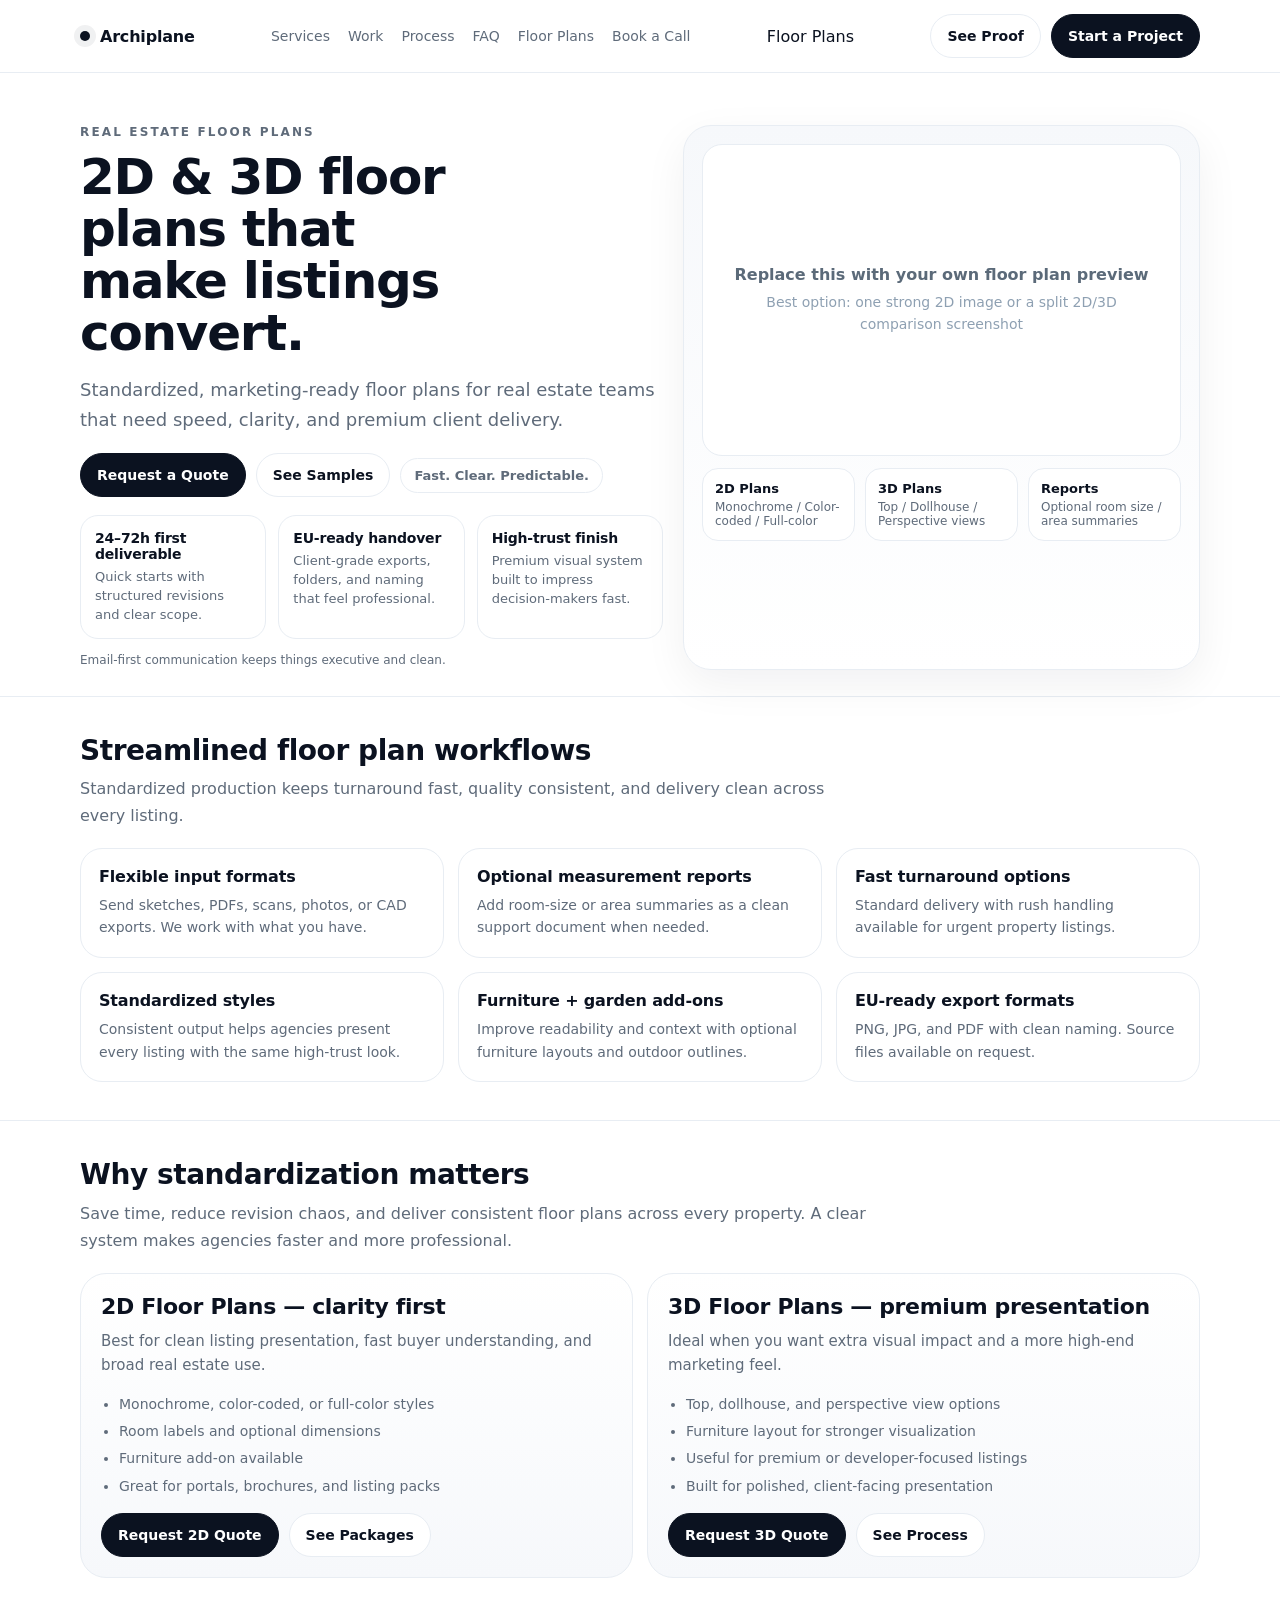
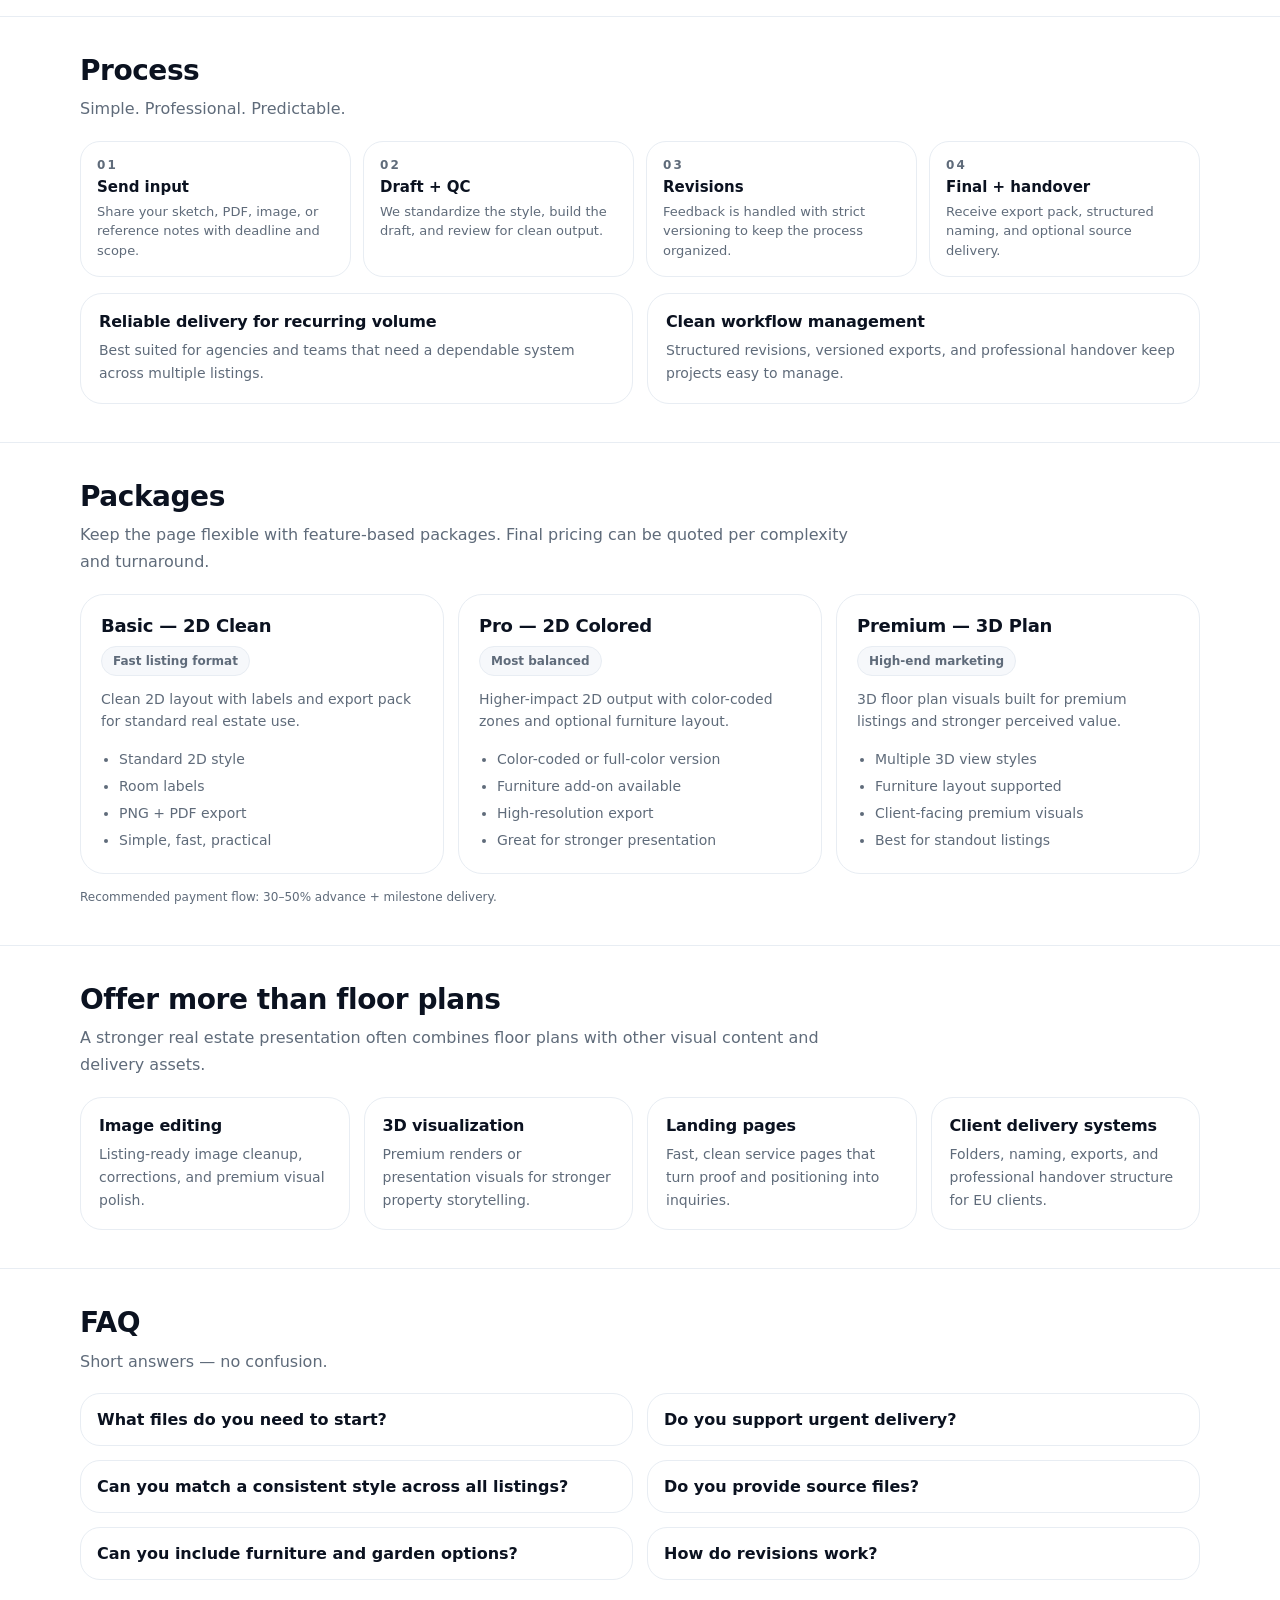
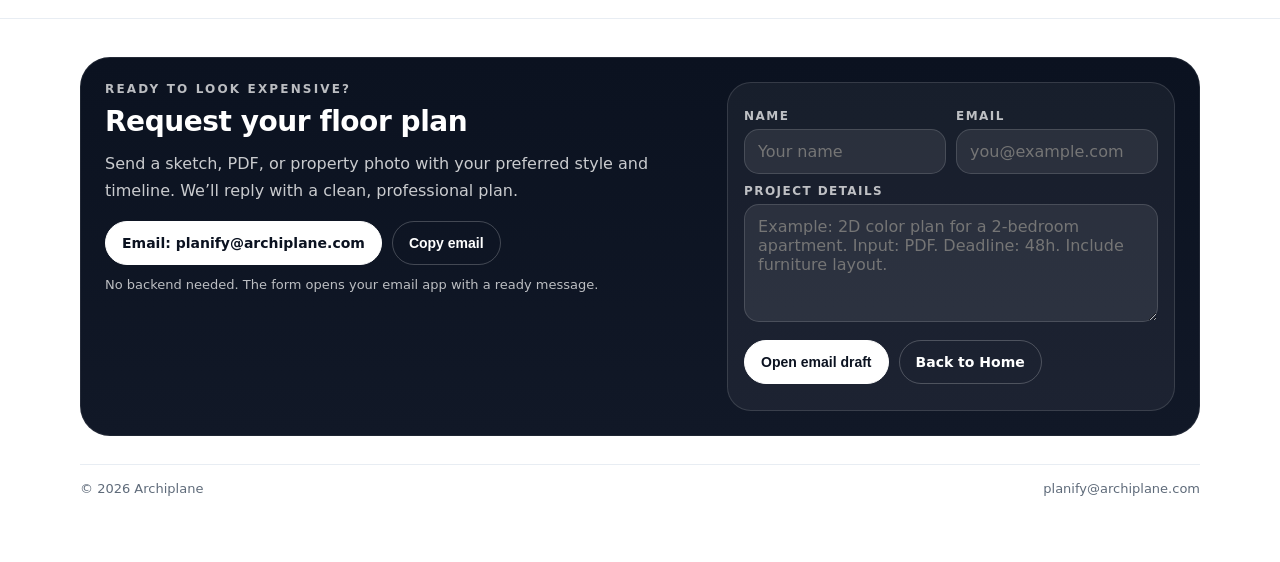
==== index.html @ fd3a7e7a "Commit changes" ====
<!doctype html>
<html lang="en">
<head>
  <meta charset="utf-8" />
  <meta name="viewport" content="width=device-width, initial-scale=1" />
  <title>Floor Plans (2D & 3D) | Archiplane</title>
  <meta name="description" content="Premium 2D & 3D floor plans for real estate listings. EU-ready exports, clean handover, predictable delivery." />
  <meta name="robots" content="index,follow" />
  <link rel="canonical" href="https://www.archiplane.com/floor-plans/" />

  <meta property="og:title" content="Floor Plans (2D & 3D) | Archiplane" />
  <meta property="og:description" content="Standardized, marketing-ready floor plans for real estate teams that need speed, clarity, and premium client delivery." />
  <meta property="og:type" content="website" />
  <meta property="og:url" content="https://www.archiplane.com/floor-plans/" />
  <meta property="og:site_name" content="Archiplane" />

  <style>
    :root{
      --bg:#ffffff;
      --ink:#0b1220;
      --muted:#5f6b7a;
      --line:#e8edf3;
      --soft:#f6f8fb;
      --soft2:#f1f5f9;
      --card:#ffffff;
      --dark:#0b1220;
      --dark2:#111827;
      --shadow:0 14px 44px rgba(10,18,32,.06);
      --radius:24px;
      --radius-sm:18px;
      --max:1160px;
    }

    *{box-sizing:border-box}
    html{scroll-behavior:smooth}
    body{
      margin:0;
      background:var(--bg);
      color:var(--ink);
      font-family:ui-sans-serif, system-ui, -apple-system, Segoe UI, Roboto, Helvetica, Arial, sans-serif;
      -webkit-font-smoothing:antialiased;
      text-rendering:optimizeLegibility;
    }
    img{max-width:100%;display:block}
    a{text-decoration:none;color:inherit}
    .wrap{max-width:var(--max);margin:0 auto;padding:0 20px}

    .topbar{
      position:sticky;top:0;z-index:50;
      background:rgba(255,255,255,.82);
      backdrop-filter:blur(12px);
      border-bottom:1px solid var(--line);
    }
    .nav{
      display:flex;align-items:center;justify-content:space-between;
      gap:16px;padding:14px 0;
    }
    .brand{
      display:flex;align-items:center;gap:10px;font-weight:700;letter-spacing:-.2px;
    }
    .brand-dot{
      width:10px;height:10px;border-radius:999px;background:var(--ink);
      box-shadow:0 0 0 6px rgba(11,18,32,.06);
    }
    .menu{
      display:flex;align-items:center;gap:18px;font-size:14px;color:var(--muted);
    }
    .menu a:hover{color:var(--ink)}
    .cta-inline{display:flex;gap:10px;align-items:center}

    .btn{
      display:inline-flex;align-items:center;justify-content:center;
      min-height:44px;padding:0 16px;border-radius:999px;
      border:1px solid var(--line);background:#fff;color:var(--ink);
      font-size:14px;font-weight:700;white-space:nowrap;
      transition:.18s ease;
    }
    .btn:hover{transform:translateY(-1px);border-color:#d5dde7}
    .btn.primary{background:var(--dark);color:#fff;border-color:var(--dark)}
    .btn.primary:hover{opacity:.95}
    .btn.light{background:#fff;color:var(--ink);border-color:#fff}
    .btn.ghost{background:transparent;color:#fff;border-color:rgba(255,255,255,.22)}

    .hero{padding:52px 0 26px}
    .hero-grid{
      display:grid;grid-template-columns:1.06fr .94fr;gap:20px;align-items:stretch;
    }
    .kicker{
      font-size:12px;font-weight:800;letter-spacing:.18em;text-transform:uppercase;color:var(--muted);
    }
    h1{
      margin:12px 0 0;font-size:50px;line-height:1.04;letter-spacing:-1.25px;
      max-width:11ch;
    }
    .lead{
      margin:16px 0 0;max-width:60ch;
      font-size:18px;line-height:1.68;color:var(--muted);
    }
    .hero-actions{
      margin-top:18px;display:flex;gap:10px;flex-wrap:wrap;align-items:center;
    }
    .pill{
      display:inline-flex;align-items:center;gap:8px;
      padding:9px 13px;border-radius:999px;border:1px solid var(--line);
      background:#fff;font-size:13px;color:var(--muted);font-weight:600;
    }

    .trust{
      display:grid;grid-template-columns:repeat(3,1fr);gap:12px;margin-top:18px;
    }
    .trust-card{
      background:#fff;border:1px solid var(--line);border-radius:18px;padding:14px 14px 13px;
    }
    .trust-card b{display:block;font-size:14px;letter-spacing:-.2px}
    .trust-card span{display:block;margin-top:6px;font-size:13px;line-height:1.45;color:var(--muted)}

    .panel{
      background:linear-gradient(180deg,var(--soft),#fff);
      border:1px solid var(--line);border-radius:28px;padding:18px;
      box-shadow:var(--shadow);
    }
    .mock{
      min-height:312px;
      border:1px solid var(--line);border-radius:20px;background:#fff;
      display:flex;flex-direction:column;align-items:center;justify-content:center;
      text-align:center;padding:22px;color:#8ea0b2;
    }
    .mock b{color:#5b6a79}
    .mini-grid{
      display:grid;grid-template-columns:repeat(3,1fr);gap:10px;margin-top:12px;
    }
    .mini{
      border:1px solid var(--line);border-radius:16px;background:#fff;padding:12px;
    }
    .mini b{display:block;font-size:13px}
    .mini span{display:block;margin-top:4px;font-size:12px;color:var(--muted)}

    section{padding:38px 0;border-top:1px solid var(--line)}
    h2{
      margin:0;font-size:28px;letter-spacing:-.45px;line-height:1.12;
    }
    .sub{
      margin:10px 0 0;max-width:78ch;color:var(--muted);line-height:1.68;font-size:16px;
    }

    .grid-3{
      display:grid;grid-template-columns:repeat(3,1fr);gap:14px;margin-top:18px;
    }
    .card{
      border:1px solid var(--line);border-radius:22px;background:var(--card);padding:18px;
    }
    .card h3{
      margin:0;font-size:16px;letter-spacing:-.15px;
    }
    .card p{
      margin:8px 0 0;font-size:14px;line-height:1.62;color:var(--muted);
    }

    .split{
      display:grid;grid-template-columns:1fr 1fr;gap:14px;margin-top:18px;
    }
    .bigcard{
      border:1px solid var(--line);border-radius:26px;
      background:linear-gradient(180deg,#fff,var(--soft));
      padding:20px;
    }
    .bigcard h3{
      margin:0;font-size:22px;letter-spacing:-.35px;
    }
    .bigcard p{
      margin:10px 0 0;color:var(--muted);line-height:1.65;font-size:15px;
    }
    .list{
      margin:14px 0 0;padding-left:18px;color:var(--muted);
      line-height:1.8;font-size:14px;
    }
    .list li + li{margin-top:2px}

    .steps{
      display:grid;grid-template-columns:repeat(4,1fr);gap:12px;margin-top:18px;
    }
    .step{
      border:1px solid var(--line);border-radius:20px;background:#fff;padding:16px;
    }
    .num{
      font-size:12px;font-weight:900;letter-spacing:.18em;color:var(--muted);
    }
    .step b{display:block;margin-top:6px;font-size:15px}
    .step span{display:block;margin-top:6px;font-size:13px;line-height:1.5;color:var(--muted)}

    .workflow{
      display:grid;grid-template-columns:1fr 1fr;gap:14px;margin-top:16px;
    }

    .packages{
      display:grid;grid-template-columns:repeat(3,1fr);gap:14px;margin-top:18px;
    }
    .pkg{
      border:1px solid var(--line);border-radius:24px;background:#fff;padding:20px;
    }
    .pkg h3{margin:0;font-size:18px;letter-spacing:-.25px}
    .pkg .tag{
      display:inline-block;margin-top:10px;padding:7px 11px;border-radius:999px;
      background:var(--soft);border:1px solid var(--line);font-size:12px;font-weight:700;color:var(--muted);
    }
    .pkg p{margin:12px 0 0;color:var(--muted);font-size:14px;line-height:1.6}

    .services-grid{
      display:grid;grid-template-columns:repeat(4,1fr);gap:14px;margin-top:18px;
    }

    .faq{
      display:grid;grid-template-columns:1fr 1fr;gap:14px;margin-top:18px;
    }
    details{
      border:1px solid var(--line);border-radius:20px;background:#fff;padding:16px 16px;
    }
    summary{
      cursor:pointer;font-weight:700;list-style:none;
    }
    summary::-webkit-details-marker{display:none}
    details p{
      margin:10px 0 0;color:var(--muted);font-size:14px;line-height:1.65;
    }

    .cta-block{
      display:grid;grid-template-columns:1.15fr .85fr;gap:16px;
      background:linear-gradient(180deg,var(--dark),var(--dark2));
      color:#fff;border-radius:30px;padding:24px;border:1px solid rgba(255,255,255,.08);
    }
    .cta-block .muted{
      color:rgba(255,255,255,.78);line-height:1.72;
    }

    .form{
      border:1px solid rgba(255,255,255,.13);
      background:rgba(255,255,255,.05);
      border-radius:24px;padding:16px;
    }
    label{
      display:block;margin-top:10px;
      font-size:12px;font-weight:800;letter-spacing:.12em;text-transform:uppercase;
      color:rgba(255,255,255,.72);
    }
    input, textarea{
      width:100%;margin-top:6px;padding:12px 13px;
      border-radius:15px;border:1px solid rgba(255,255,255,.14);
      background:rgba(255,255,255,.08);color:#fff;outline:none;
      font:inherit;
    }
    textarea{min-height:118px;resize:vertical}
    .row{display:grid;grid-template-columns:1fr 1fr;gap:10px}
    .form-actions{display:flex;gap:10px;flex-wrap:wrap;margin-top:14px}
    .note{
      margin-top:10px;font-size:13px;line-height:1.55;color:rgba(255,255,255,.72);
    }

    footer{
      padding:28px 0;color:var(--muted);font-size:13px;
    }
    .foot{
      display:flex;justify-content:space-between;gap:12px;flex-wrap:wrap;
      border-top:1px solid var(--line);padding-top:16px;
    }

    .tiny{font-size:12px;color:var(--muted);line-height:1.55}
    .hide-mobile{display:block}

    @media (max-width: 980px){
      .hero-grid,.split,.workflow,.cta-block{grid-template-columns:1fr}
      .grid-3,.packages,.faq,.services-grid{grid-template-columns:1fr}
      .steps{grid-template-columns:1fr 1fr}
      .trust{grid-template-columns:1fr}
      h1{font-size:42px;max-width:none}
      .menu{display:none}
    }

    @media (max-width: 560px){
      .wrap{padding:0 16px}
      .hero{padding-top:36px}
      h1{font-size:35px;letter-spacing:-.8px}
      .lead{font-size:16px}
      .mini-grid,.row,.steps{grid-template-columns:1fr}
      .cta-inline{display:none}
      .hide-mobile{display:none}
    }
  </style>
</head>

<body>
  <header class="topbar">
    <div class="wrap">
      <div class="nav">
        <a class="brand" href="/">
          <span class="brand-dot" aria-hidden="true"></span>
          <span>Archiplane</span>
        </a>

        <nav class="menu" aria-label="Primary navigation">
          <a href="/#services">Services</a>
          <a href="/#work">Work</a>
          <a href="/#process">Process</a>
          <a href="/#faq">FAQ</a>
          <a href="/floor-plans/" aria-current="page">Floor Plans</a>
          <a href="/#contact">Book a Call</a>
        </nav>
        <a href="/floor-plans/">Floor Plans</a>

        <div class="cta-inline">
          <a class="btn" href="/#work">See Proof</a>
          <a class="btn primary" href="#contact">Start a Project</a>
        </div>
      </div>
    </div>
  </header>

  <main>
    <!-- HERO -->
    <section class="hero" style="border-top:none">
      <div class="wrap">
        <div class="hero-grid">
          <div>
            <div class="kicker">Real Estate Floor Plans</div>
            <h1>2D &amp; 3D floor plans that make listings convert.</h1>
            <p class="lead">
              Standardized, marketing-ready floor plans for real estate teams that need speed,
              clarity, and premium client delivery.
            </p>

            <div class="hero-actions">
              <a class="btn primary" href="#contact">Request a Quote</a>
              <a class="btn" href="#samples">See Samples</a>
              <span class="pill hide-mobile">Fast. Clear. Predictable.</span>
            </div>

            <div class="trust">
              <div class="trust-card">
                <b>24–72h first deliverable</b>
                <span>Quick starts with structured revisions and clear scope.</span>
              </div>
              <div class="trust-card">
                <b>EU-ready handover</b>
                <span>Client-grade exports, folders, and naming that feel professional.</span>
              </div>
              <div class="trust-card">
                <b>High-trust finish</b>
                <span>Premium visual system built to impress decision-makers fast.</span>
              </div>
            </div>

            <div class="tiny" style="margin-top:12px;">
              Email-first communication keeps things executive and clean.
            </div>
          </div>

          <div class="panel" id="samples">
            <div class="mock">
              <b>Replace this with your own floor plan preview</b>
              <div style="margin-top:8px;font-size:14px;line-height:1.55;">
                Best option: one strong 2D image or a split 2D/3D comparison screenshot
              </div>
            </div>

            <div class="mini-grid">
              <div class="mini">
                <b>2D Plans</b>
                <span>Monochrome / Color-coded / Full-color</span>
              </div>
              <div class="mini">
                <b>3D Plans</b>
                <span>Top / Dollhouse / Perspective views</span>
              </div>
              <div class="mini">
                <b>Reports</b>
                <span>Optional room size / area summaries</span>
              </div>
            </div>
          </div>
        </div>
      </div>
    </section>

    <!-- FEATURE GRID -->
    <section>
      <div class="wrap">
        <h2>Streamlined floor plan workflows</h2>
        <p class="sub">
          Standardized production keeps turnaround fast, quality consistent, and delivery clean
          across every listing.
        </p>

        <div class="grid-3">
          <div class="card">
            <h3>Flexible input formats</h3>
            <p>Send sketches, PDFs, scans, photos, or CAD exports. We work with what you have.</p>
          </div>
          <div class="card">
            <h3>Optional measurement reports</h3>
            <p>Add room-size or area summaries as a clean support document when needed.</p>
          </div>
          <div class="card">
            <h3>Fast turnaround options</h3>
            <p>Standard delivery with rush handling available for urgent property listings.</p>
          </div>
          <div class="card">
            <h3>Standardized styles</h3>
            <p>Consistent output helps agencies present every listing with the same high-trust look.</p>
          </div>
          <div class="card">
            <h3>Furniture + garden add-ons</h3>
            <p>Improve readability and context with optional furniture layouts and outdoor outlines.</p>
          </div>
          <div class="card">
            <h3>EU-ready export formats</h3>
            <p>PNG, JPG, and PDF with clean naming. Source files available on request.</p>
          </div>
        </div>
      </div>
    </section>

    <!-- STANDARDIZATION -->
    <section>
      <div class="wrap">
        <h2>Why standardization matters</h2>
        <p class="sub">
          Save time, reduce revision chaos, and deliver consistent floor plans across every property.
          A clear system makes agencies faster and more professional.
        </p>

        <div class="split">
          <div class="bigcard">
            <h3>2D Floor Plans — clarity first</h3>
            <p>
              Best for clean listing presentation, fast buyer understanding, and broad real estate use.
            </p>
            <ul class="list">
              <li>Monochrome, color-coded, or full-color styles</li>
              <li>Room labels and optional dimensions</li>
              <li>Furniture add-on available</li>
              <li>Great for portals, brochures, and listing packs</li>
            </ul>
            <div style="margin-top:14px;display:flex;gap:10px;flex-wrap:wrap;">
              <a class="btn primary" href="#contact">Request 2D Quote</a>
              <a class="btn" href="#packages">See Packages</a>
            </div>
          </div>

          <div class="bigcard">
            <h3>3D Floor Plans — premium presentation</h3>
            <p>
              Ideal when you want extra visual impact and a more high-end marketing feel.
            </p>
            <ul class="list">
              <li>Top, dollhouse, and perspective view options</li>
              <li>Furniture layout for stronger visualization</li>
              <li>Useful for premium or developer-focused listings</li>
              <li>Built for polished, client-facing presentation</li>
            </ul>
            <div style="margin-top:14px;display:flex;gap:10px;flex-wrap:wrap;">
              <a class="btn primary" href="#contact">Request 3D Quote</a>
              <a class="btn" href="#process-flow">See Process</a>
            </div>
          </div>
        </div>
      </div>
    </section>

    <!-- PROCESS -->
    <section id="process-flow">
      <div class="wrap">
        <h2>Process</h2>
        <p class="sub">Simple. Professional. Predictable.</p>

        <div class="steps">
          <div class="step">
            <div class="num">01</div>
            <b>Send input</b>
            <span>Share your sketch, PDF, image, or reference notes with deadline and scope.</span>
          </div>
          <div class="step">
            <div class="num">02</div>
            <b>Draft + QC</b>
            <span>We standardize the style, build the draft, and review for clean output.</span>
          </div>
          <div class="step">
            <div class="num">03</div>
            <b>Revisions</b>
            <span>Feedback is handled with strict versioning to keep the process organized.</span>
          </div>
          <div class="step">
            <div class="num">04</div>
            <b>Final + handover</b>
            <span>Receive export pack, structured naming, and optional source delivery.</span>
          </div>
        </div>

        <div class="workflow">
          <div class="card">
            <h3>Reliable delivery for recurring volume</h3>
            <p>
              Best suited for agencies and teams that need a dependable system across multiple listings.
            </p>
          </div>
          <div class="card">
            <h3>Clean workflow management</h3>
            <p>
              Structured revisions, versioned exports, and professional handover keep projects easy to manage.
            </p>
          </div>
        </div>
      </div>
    </section>

    <!-- PACKAGES -->
    <section id="packages">
      <div class="wrap">
        <h2>Packages</h2>
        <p class="sub">
          Keep the page flexible with feature-based packages. Final pricing can be quoted per complexity and turnaround.
        </p>

        <div class="packages">
          <div class="pkg">
            <h3>Basic — 2D Clean</h3>
            <span class="tag">Fast listing format</span>
            <p>Clean 2D layout with labels and export pack for standard real estate use.</p>
            <ul class="list">
              <li>Standard 2D style</li>
              <li>Room labels</li>
              <li>PNG + PDF export</li>
              <li>Simple, fast, practical</li>
            </ul>
          </div>

          <div class="pkg">
            <h3>Pro — 2D Colored</h3>
            <span class="tag">Most balanced</span>
            <p>Higher-impact 2D output with color-coded zones and optional furniture layout.</p>
            <ul class="list">
              <li>Color-coded or full-color version</li>
              <li>Furniture add-on available</li>
              <li>High-resolution export</li>
              <li>Great for stronger presentation</li>
            </ul>
          </div>

          <div class="pkg">
            <h3>Premium — 3D Plan</h3>
            <span class="tag">High-end marketing</span>
            <p>3D floor plan visuals built for premium listings and stronger perceived value.</p>
            <ul class="list">
              <li>Multiple 3D view styles</li>
              <li>Furniture layout supported</li>
              <li>Client-facing premium visuals</li>
              <li>Best for standout listings</li>
            </ul>
          </div>
        </div>

        <div class="tiny" style="margin-top:14px;">
          Recommended payment flow: 30–50% advance + milestone delivery.
        </div>
      </div>
    </section>

    <!-- RELATED SERVICES -->
    <section>
      <div class="wrap">
        <h2>Offer more than floor plans</h2>
        <p class="sub">
          A stronger real estate presentation often combines floor plans with other visual content and delivery assets.
        </p>

        <div class="services-grid">
          <div class="card">
            <h3>Image editing</h3>
            <p>Listing-ready image cleanup, corrections, and premium visual polish.</p>
          </div>
          <div class="card">
            <h3>3D visualization</h3>
            <p>Premium renders or presentation visuals for stronger property storytelling.</p>
          </div>
          <div class="card">
            <h3>Landing pages</h3>
            <p>Fast, clean service pages that turn proof and positioning into inquiries.</p>
          </div>
          <div class="card">
            <h3>Client delivery systems</h3>
            <p>Folders, naming, exports, and professional handover structure for EU clients.</p>
          </div>
        </div>
      </div>
    </section>

    <!-- FAQ -->
    <section>
      <div class="wrap">
        <h2>FAQ</h2>
        <p class="sub">Short answers — no confusion.</p>

        <div class="faq">
          <details>
            <summary>What files do you need to start?</summary>
            <p>A sketch, photo, PDF, scan, or CAD export is enough. Add notes for style, deadline, and any special requirements.</p>
          </details>

          <details>
            <summary>Do you support urgent delivery?</summary>
            <p>Yes. Share the deadline first, and we’ll confirm whether rush delivery fits the project scope.</p>
          </details>

          <details>
            <summary>Can you match a consistent style across all listings?</summary>
            <p>Yes. Standardization is one of the main advantages — especially for agencies or recurring clients.</p>
          </details>

          <details>
            <summary>Do you provide source files?</summary>
            <p>Standard delivery is client-ready export. Source files can be included when requested in advance.</p>
          </details>

          <details>
            <summary>Can you include furniture and garden options?</summary>
            <p>Yes. These can be added when needed to improve readability and overall presentation.</p>
          </details>

          <details>
            <summary>How do revisions work?</summary>
            <p>We keep revisions organized with clear versioning, so feedback stays easy to track and final delivery stays clean.</p>
          </details>
        </div>
      </div>
    </section>

    <!-- CTA -->
    <section id="contact">
      <div class="wrap">
        <div class="cta-block">
          <div>
            <div class="kicker" style="color:rgba(255,255,255,.72)">Ready to look expensive?</div>
            <h2 style="margin-top:10px;color:#fff;">Request your floor plan</h2>
            <p class="muted" style="margin-top:12px;">
              Send a sketch, PDF, or property photo with your preferred style and timeline.
              We’ll reply with a clean, professional plan.
            </p>

            <div style="margin-top:14px;display:flex;gap:10px;flex-wrap:wrap;">
              <a class="btn light" href="mailto:planify@archiplane.com">Email: planify@archiplane.com</a>
              <button class="btn ghost" id="copyEmailBtn" type="button">Copy email</button>
            </div>

            <div class="note">
              No backend needed. The form opens your email app with a ready message.
            </div>
          </div>

          <div class="form">
            <form id="mailForm">
              <div class="row">
                <div>
                  <label for="name">Name</label>
                  <input id="name" name="name" type="text" placeholder="Your name" autocomplete="name" />
                </div>
                <div>
                  <label for="email">Email</label>
                  <input id="email" name="email" type="email" placeholder="you@example.com" autocomplete="email" />
                </div>
              </div>

              <label for="details">Project details</label>
              <textarea id="details" name="details" placeholder="Example: 2D color plan for a 2-bedroom apartment. Input: PDF. Deadline: 48h. Include furniture layout."></textarea>

              <div class="form-actions">
                <button class="btn light" type="submit">Open email draft</button>
                <a class="btn ghost" href="/">Back to Home</a>
              </div>

              <div class="note" id="status" aria-live="polite"></div>
            </form>
          </div>
        </div>

        <footer>
          <div class="foot">
            <div>© <span id="year"></span> Archiplane</div>
            <div><a href="mailto:planify@archiplane.com">planify@archiplane.com</a></div>
          </div>
        </footer>
      </div>
    </section>
  </main>

  <script>
    document.getElementById("year").textContent = new Date().getFullYear();

    const emailAddr = "planify@archiplane.com";
    const copyBtn = document.getElementById("copyEmailBtn");
    const status = document.getElementById("status");

    copyBtn.addEventListener("click", async () => {
      try {
        await navigator.clipboard.writeText(emailAddr);
        copyBtn.textContent = "Copied ✓";
        status.textContent = "Email copied.";
        setTimeout(() => {
          copyBtn.textContent = "Copy email";
          status.textContent = "";
        }, 1600);
      } catch (e) {
        status.textContent = "Copy failed. Use: " + emailAddr;
      }
    });

    const form = document.getElementById("mailForm");
    form.addEventListener("submit", (e) => {
      e.preventDefault();

      const name = (document.getElementById("name").value || "").trim();
      const email = (document.getElementById("email").value || "").trim();
      const details = (document.getElementById("details").value || "").trim();

      const subject = "Floor Plan Request (2D/3D) — Archiplane";
      const body = [
        "Hello Archiplane,",
        "",
        "I would like a quote for a floor plan project.",
        "",
        "Name: " + (name || "—"),
        "Email: " + (email || "—"),
        "",
        "Project details:",
        (details || "—"),
        "",
        "Thank you."
      ].join("\\n");

      const mailto = "mailto:" + encodeURIComponent(emailAddr)
        + "?subject=" + encodeURIComponent(subject)
        + "&body=" + encodeURIComponent(body);

      status.textContent = "Opening your email draft…";
      window.location.href = mailto;

      setTimeout(() => { status.textContent = ""; }, 2200);
    });
  </script>
</body>
</html>
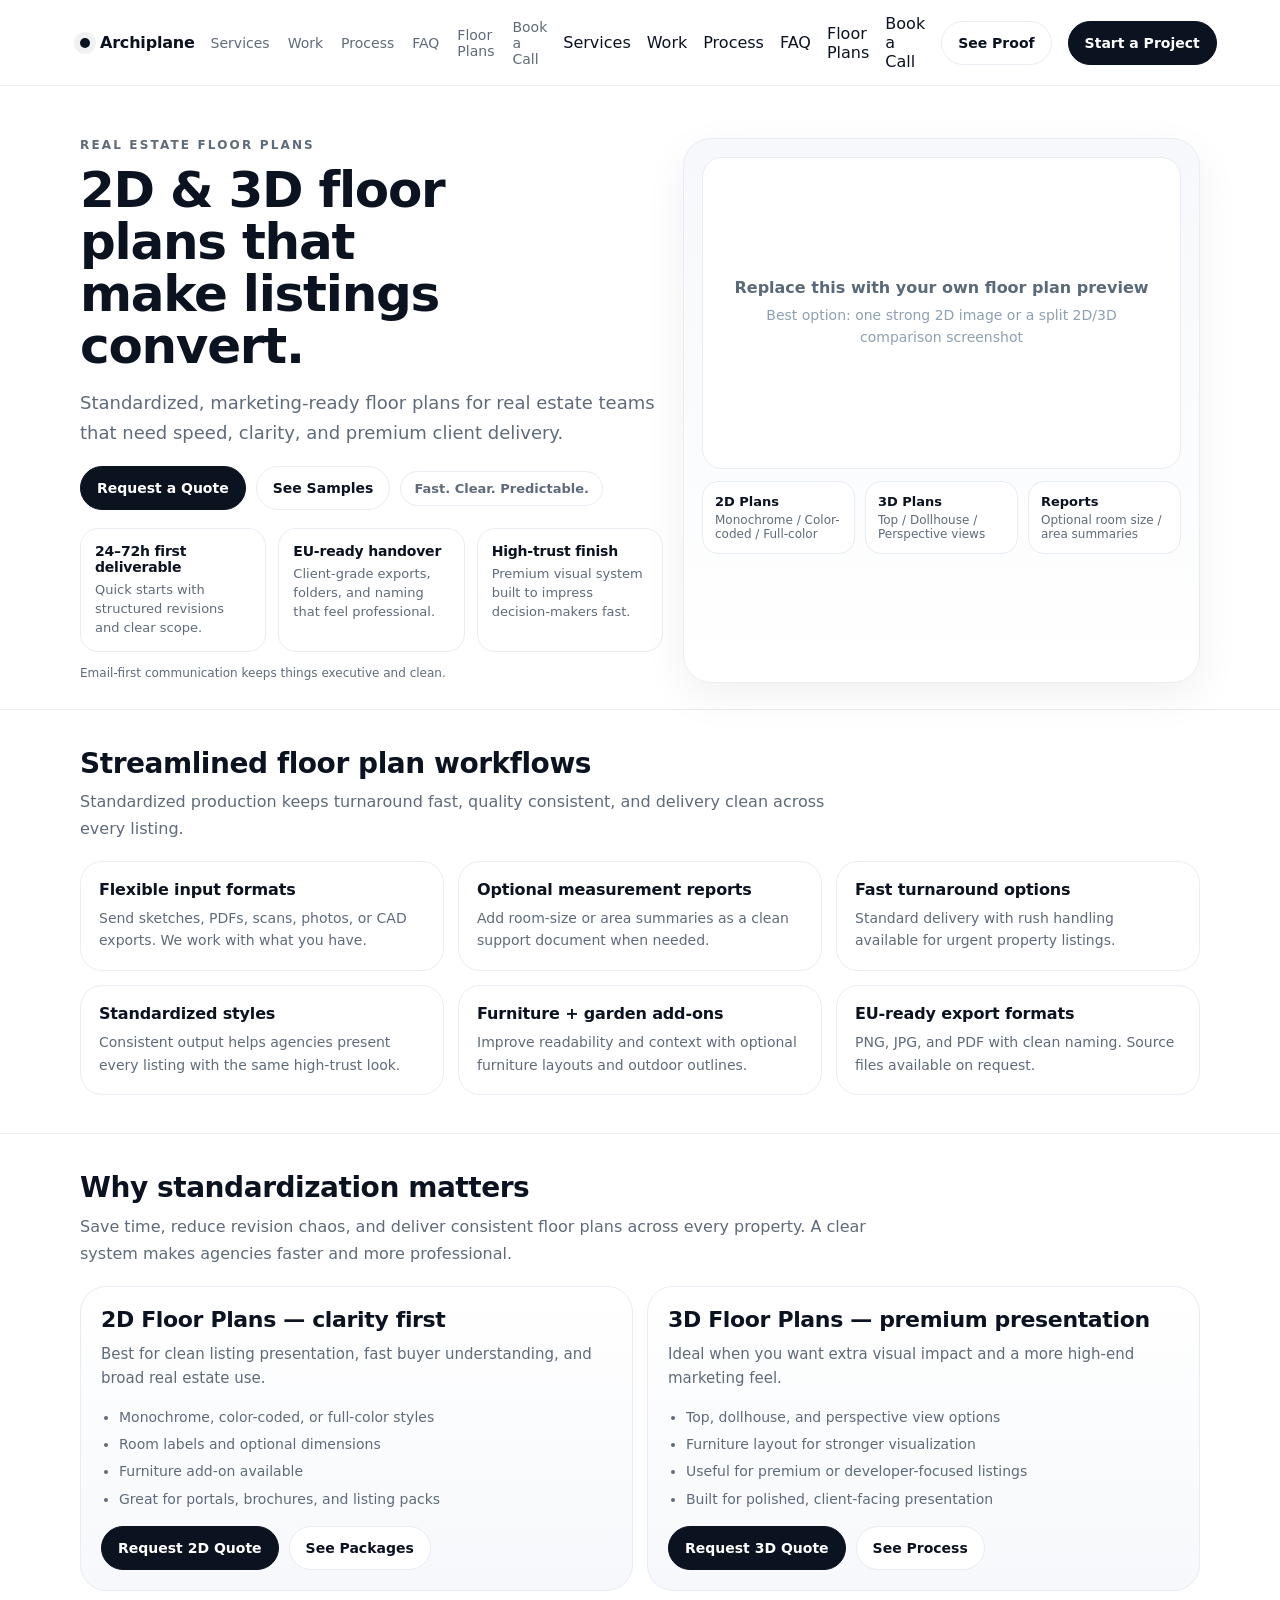
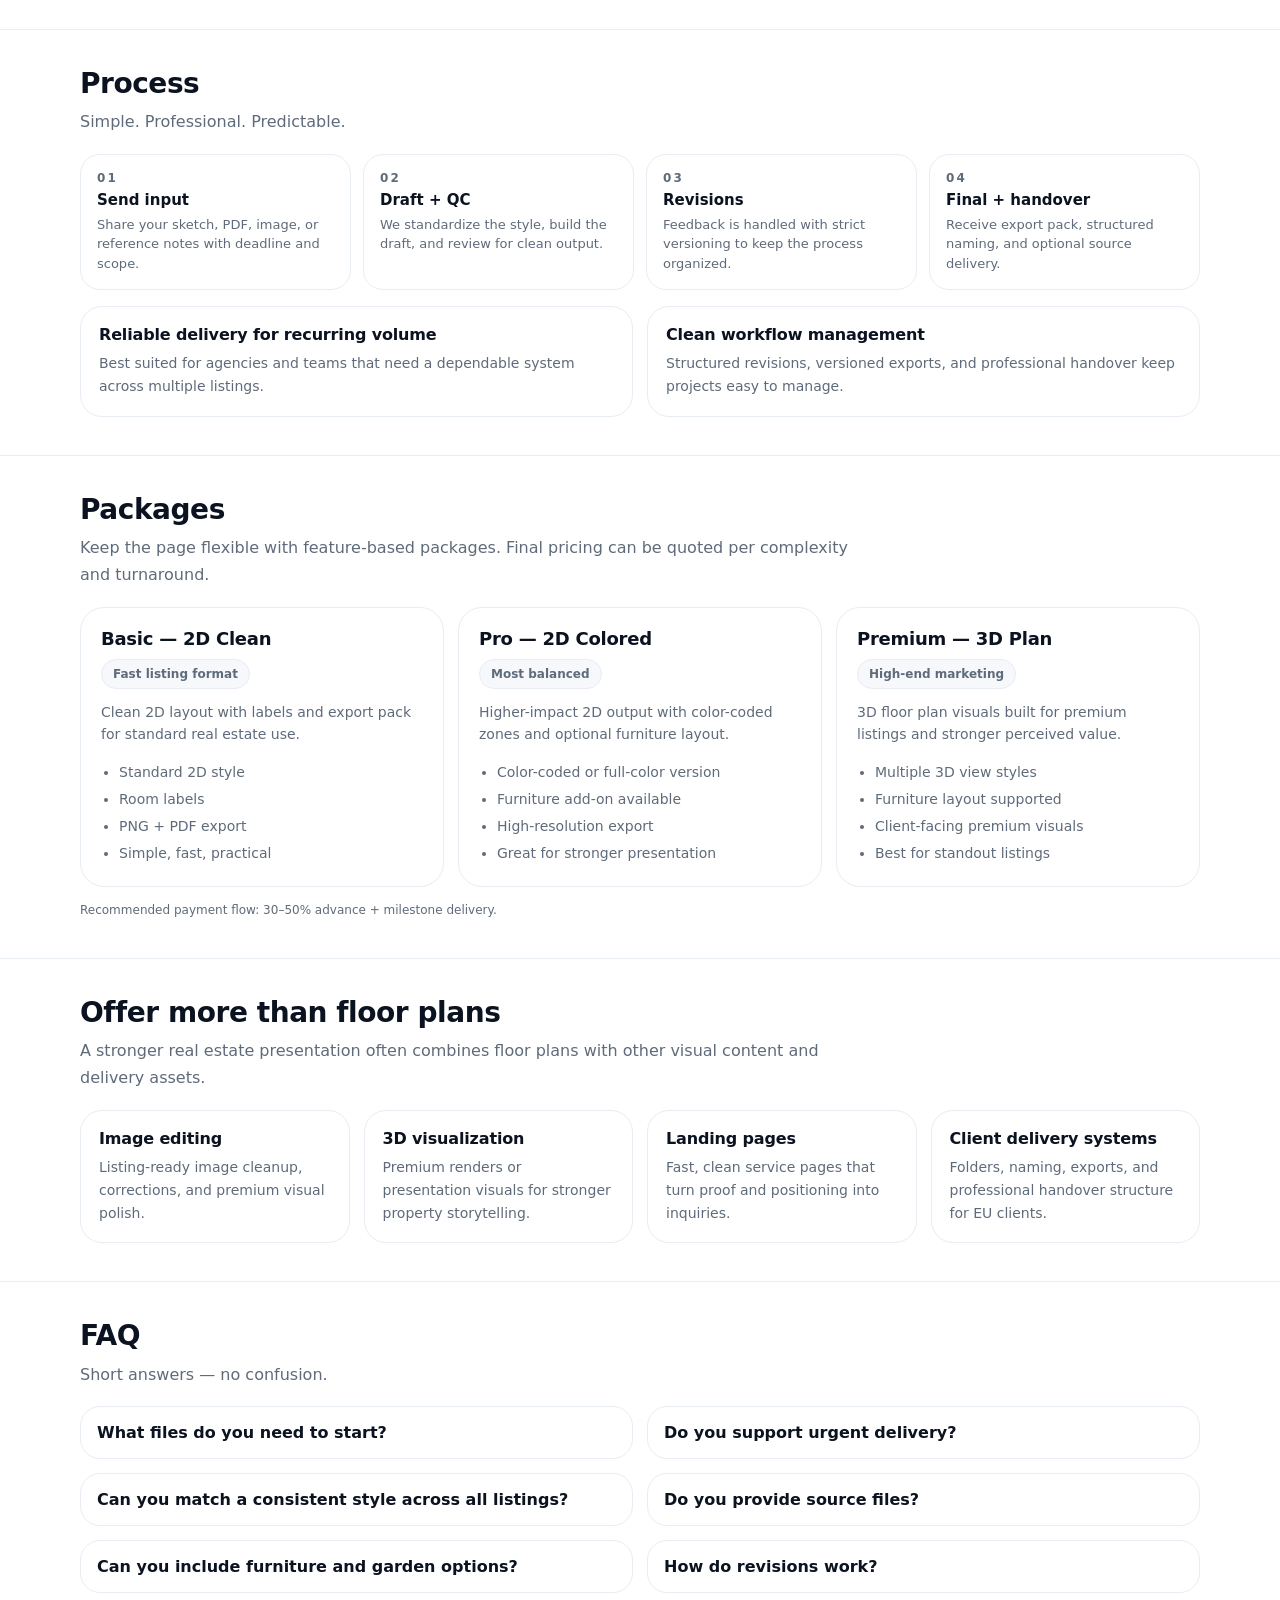
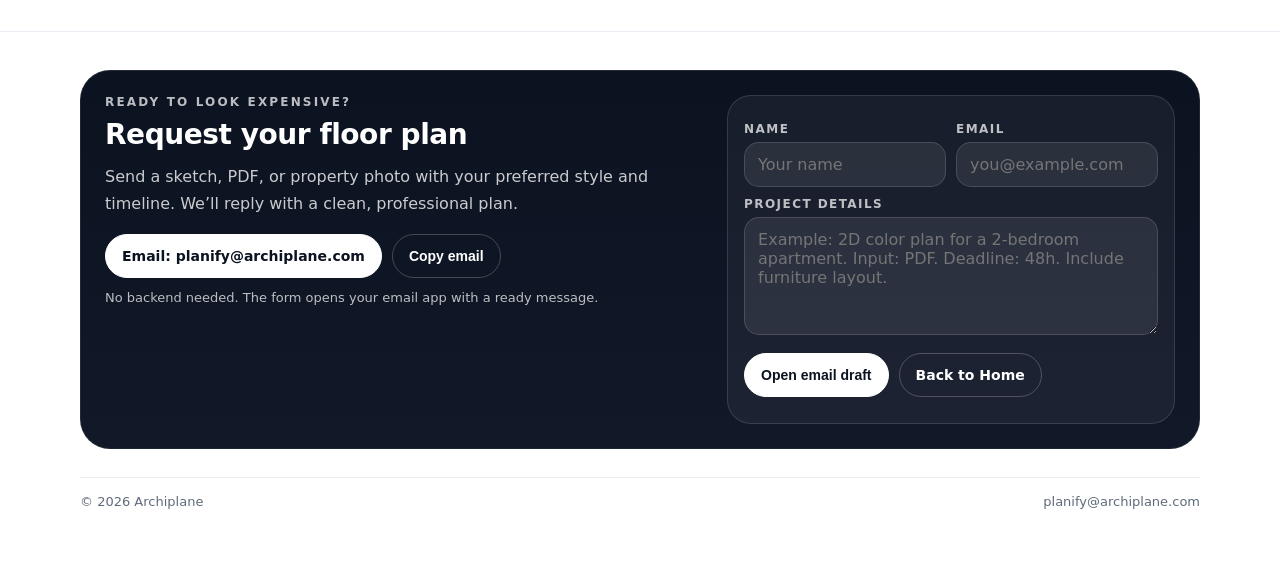
==== commit 6d5ede92: "Commit" ====
--- a/index.html
+++ b/index.html
@@ -296,7 +296,13 @@
           <span>Archiplane</span>
         </a>
 
-        <nav class="menu" aria-label="Primary navigation">
+        <nav class="menu" aria-label="Primary navigation"><a href="#services">Services</a>
+<a href="#work">Work</a>
+<a href="#process">Process</a>
+<a href="#faq">FAQ</a>
+<a href="/floor-plans/">Floor Plans</a>
+<a href="#contact">Book a Call</a>
+</nav>
           <a href="/#services">Services</a>
           <a href="/#work">Work</a>
           <a href="/#process">Process</a>
@@ -304,9 +310,7 @@
           <a href="/floor-plans/" aria-current="page">Floor Plans</a>
           <a href="/#contact">Book a Call</a>
         </nav>
-        <a href="/floor-plans/">Floor Plans</a>
-
-        <div class="cta-inline">
+        
           <a class="btn" href="/#work">See Proof</a>
           <a class="btn primary" href="#contact">Start a Project</a>
         </div>
@@ -747,3 +751,5 @@
 </body>
 </html>
 
+
+
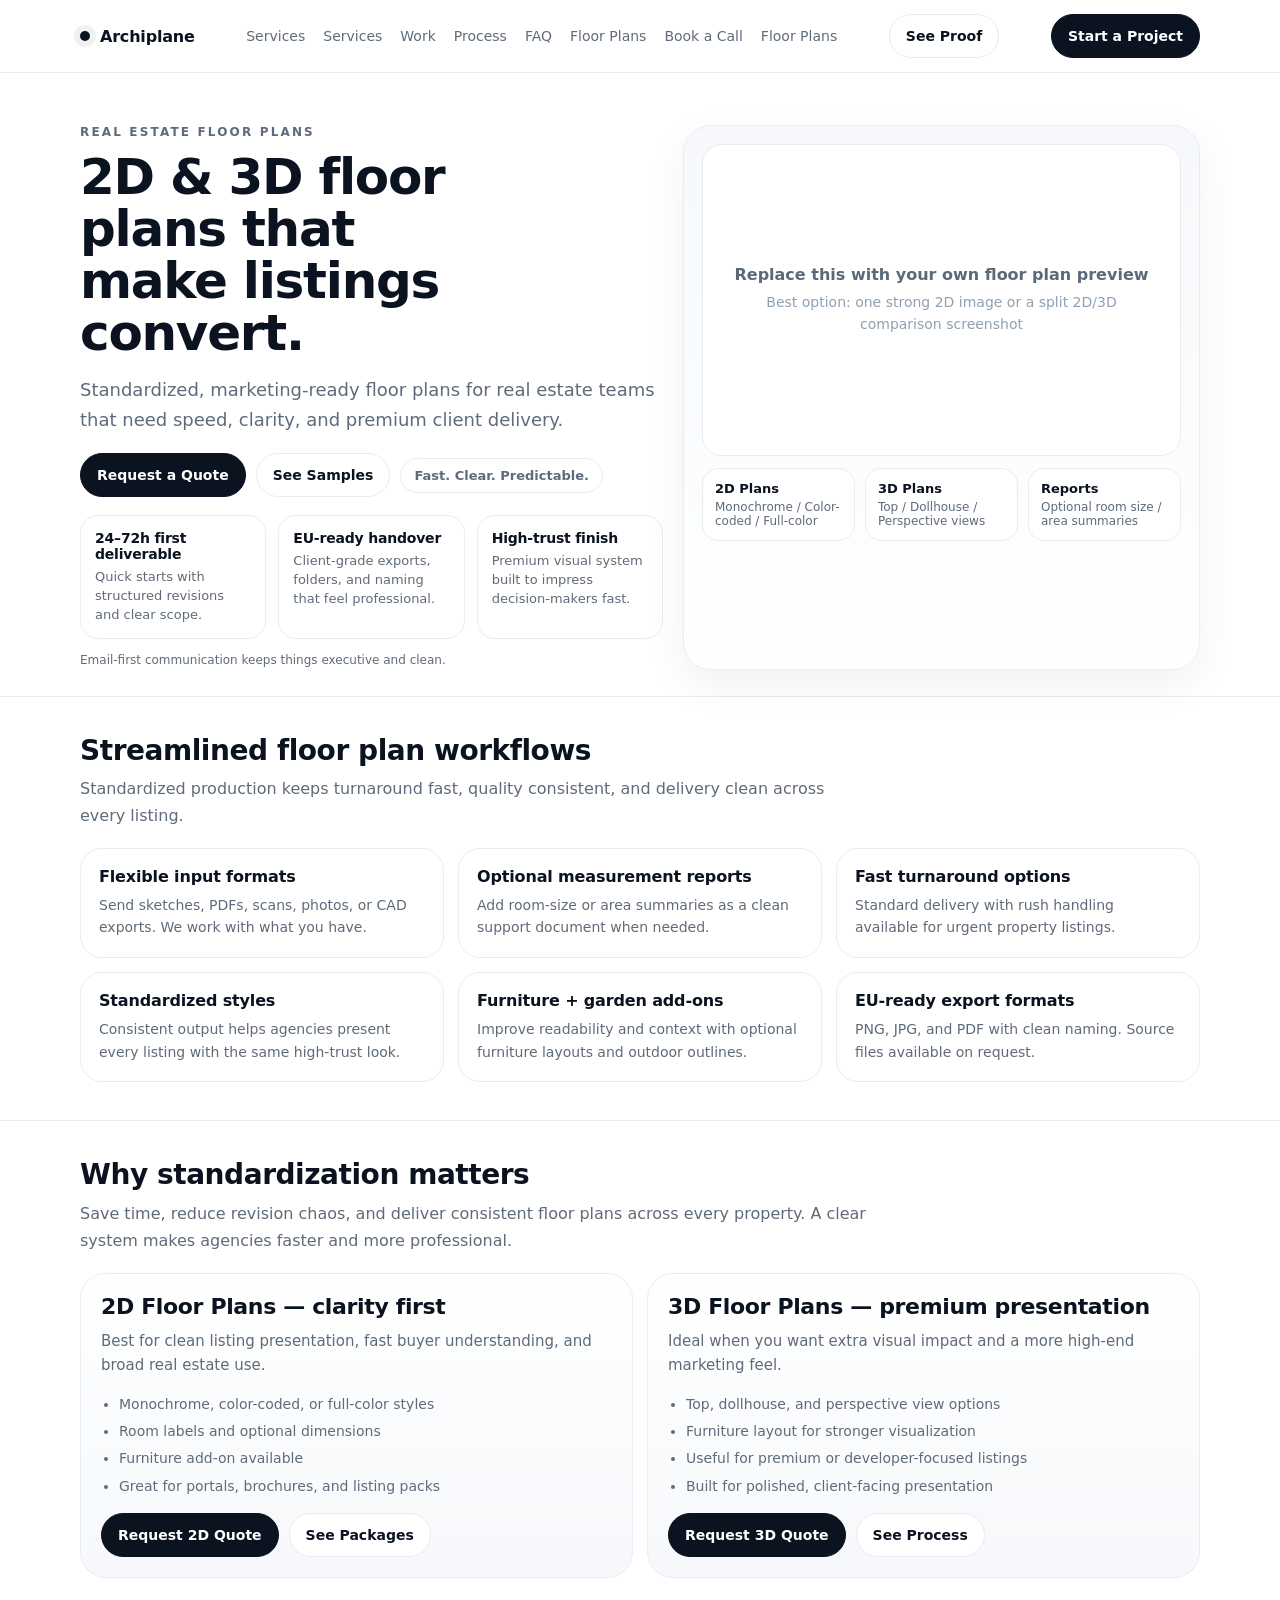
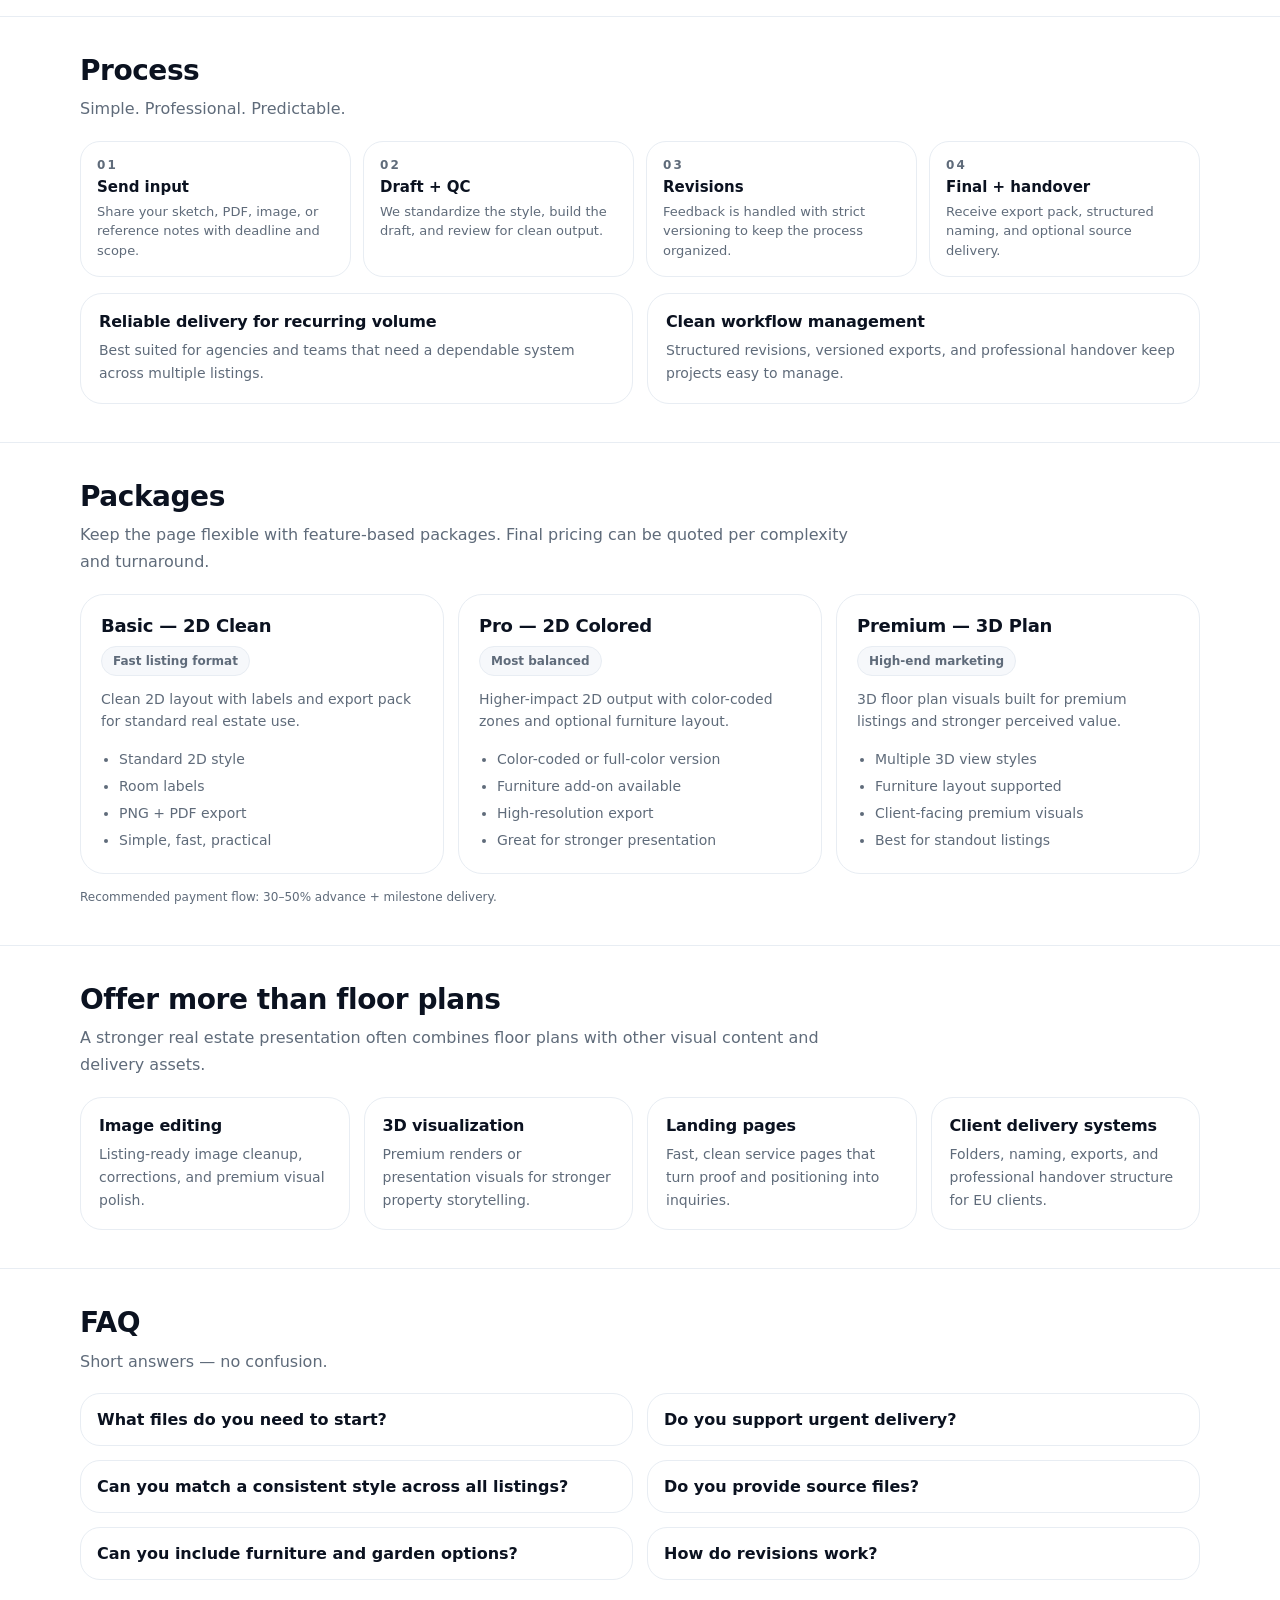
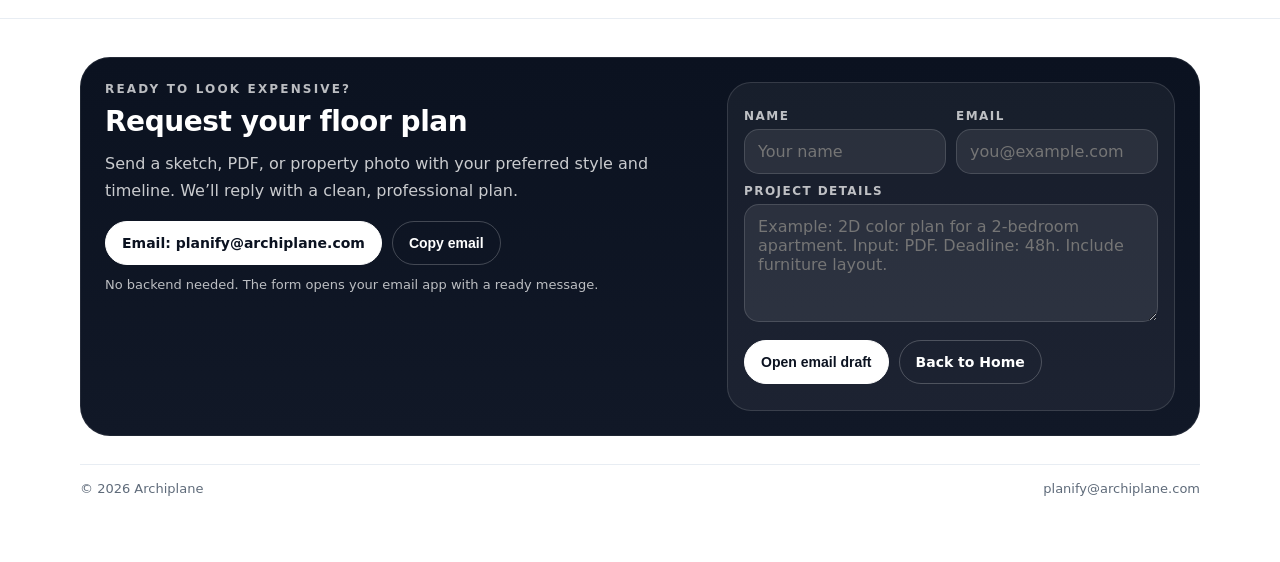
==== commit 40df2add: "Commit" ====
--- a/index.html
+++ b/index.html
@@ -297,19 +297,13 @@
         </a>
 
         <nav class="menu" aria-label="Primary navigation"><a href="#services">Services</a>
-<a href="#work">Work</a>
-<a href="#process">Process</a>
-<a href="#faq">FAQ</a>
-<a href="/floor-plans/">Floor Plans</a>
-<a href="#contact">Book a Call</a>
-</nav>
           <a href="/#services">Services</a>
           <a href="/#work">Work</a>
           <a href="/#process">Process</a>
           <a href="/#faq">FAQ</a>
           <a href="/floor-plans/" aria-current="page">Floor Plans</a>
           <a href="/#contact">Book a Call</a>
-        </nav>
+        <a href="/floor-plans/">Floor Plans</a></nav>
         
           <a class="btn" href="/#work">See Proof</a>
           <a class="btn primary" href="#contact">Start a Project</a>
@@ -753,3 +747,4 @@
 
 
 
+
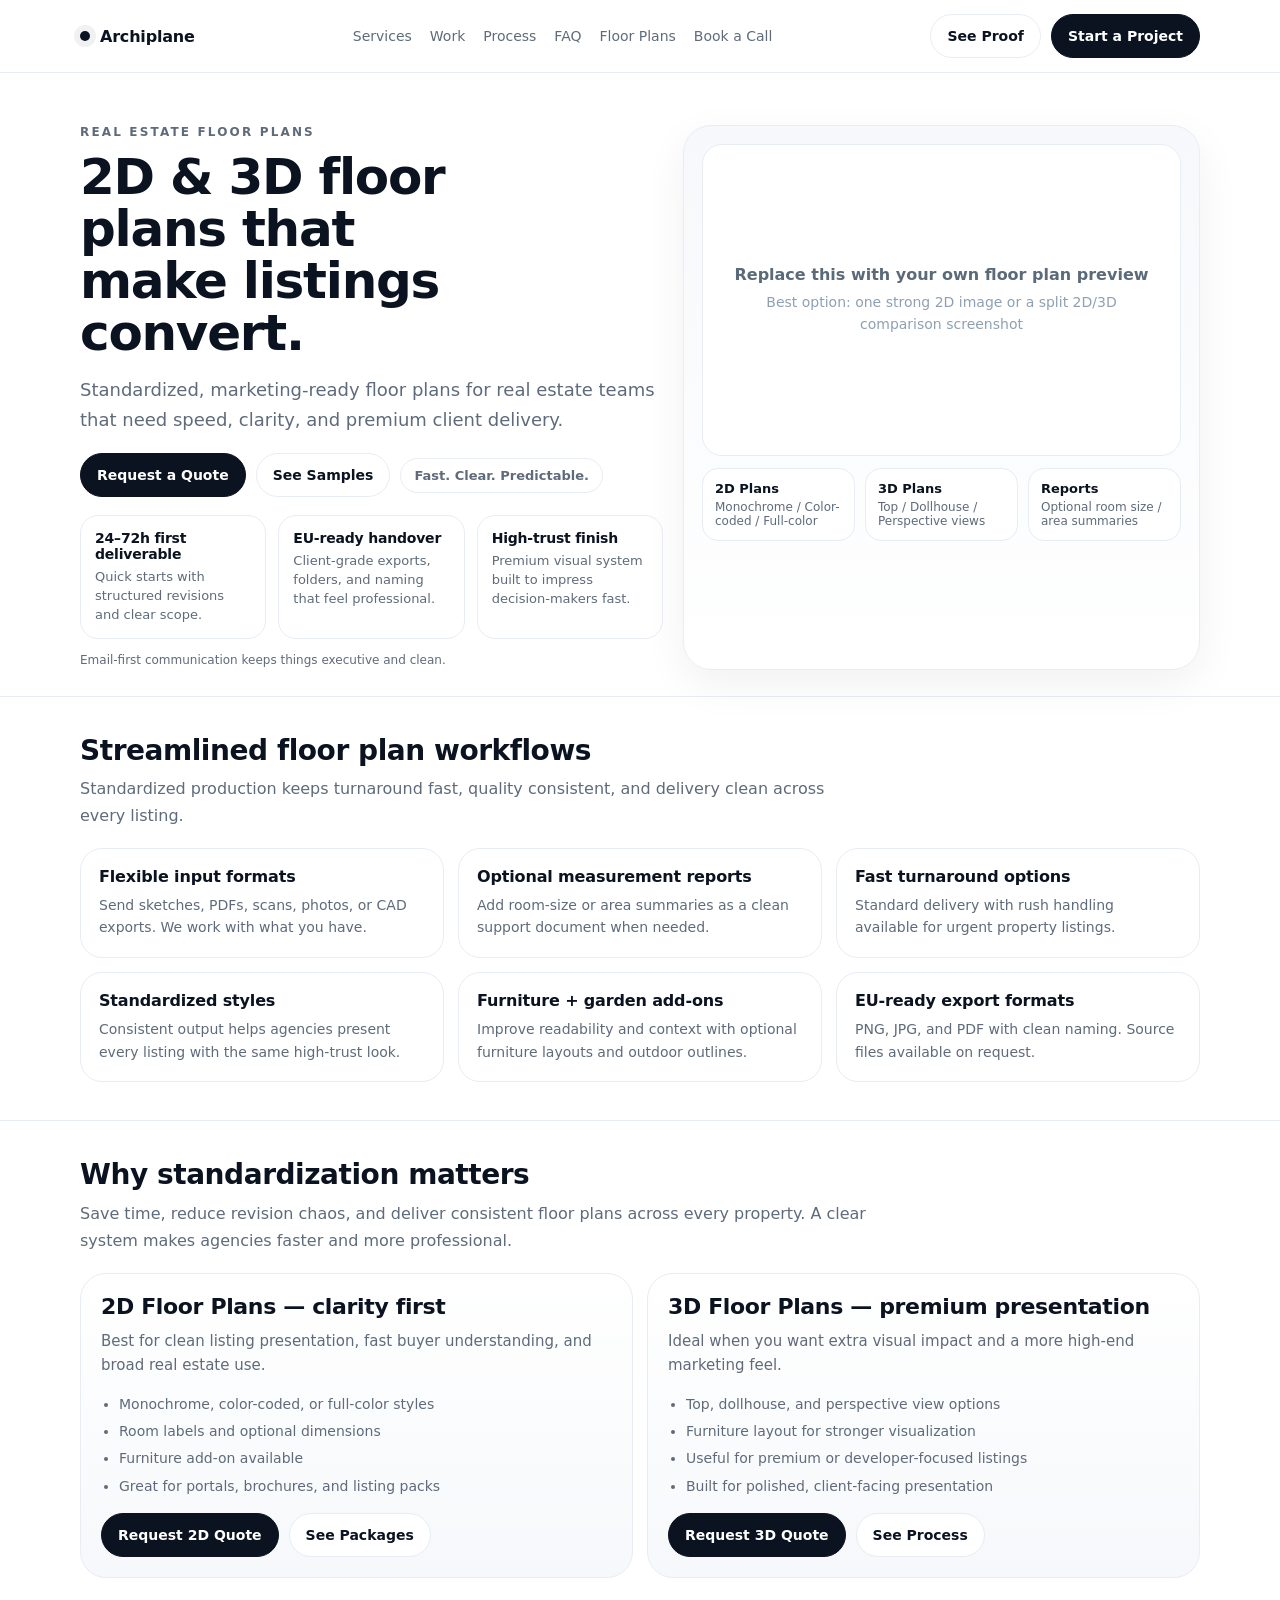
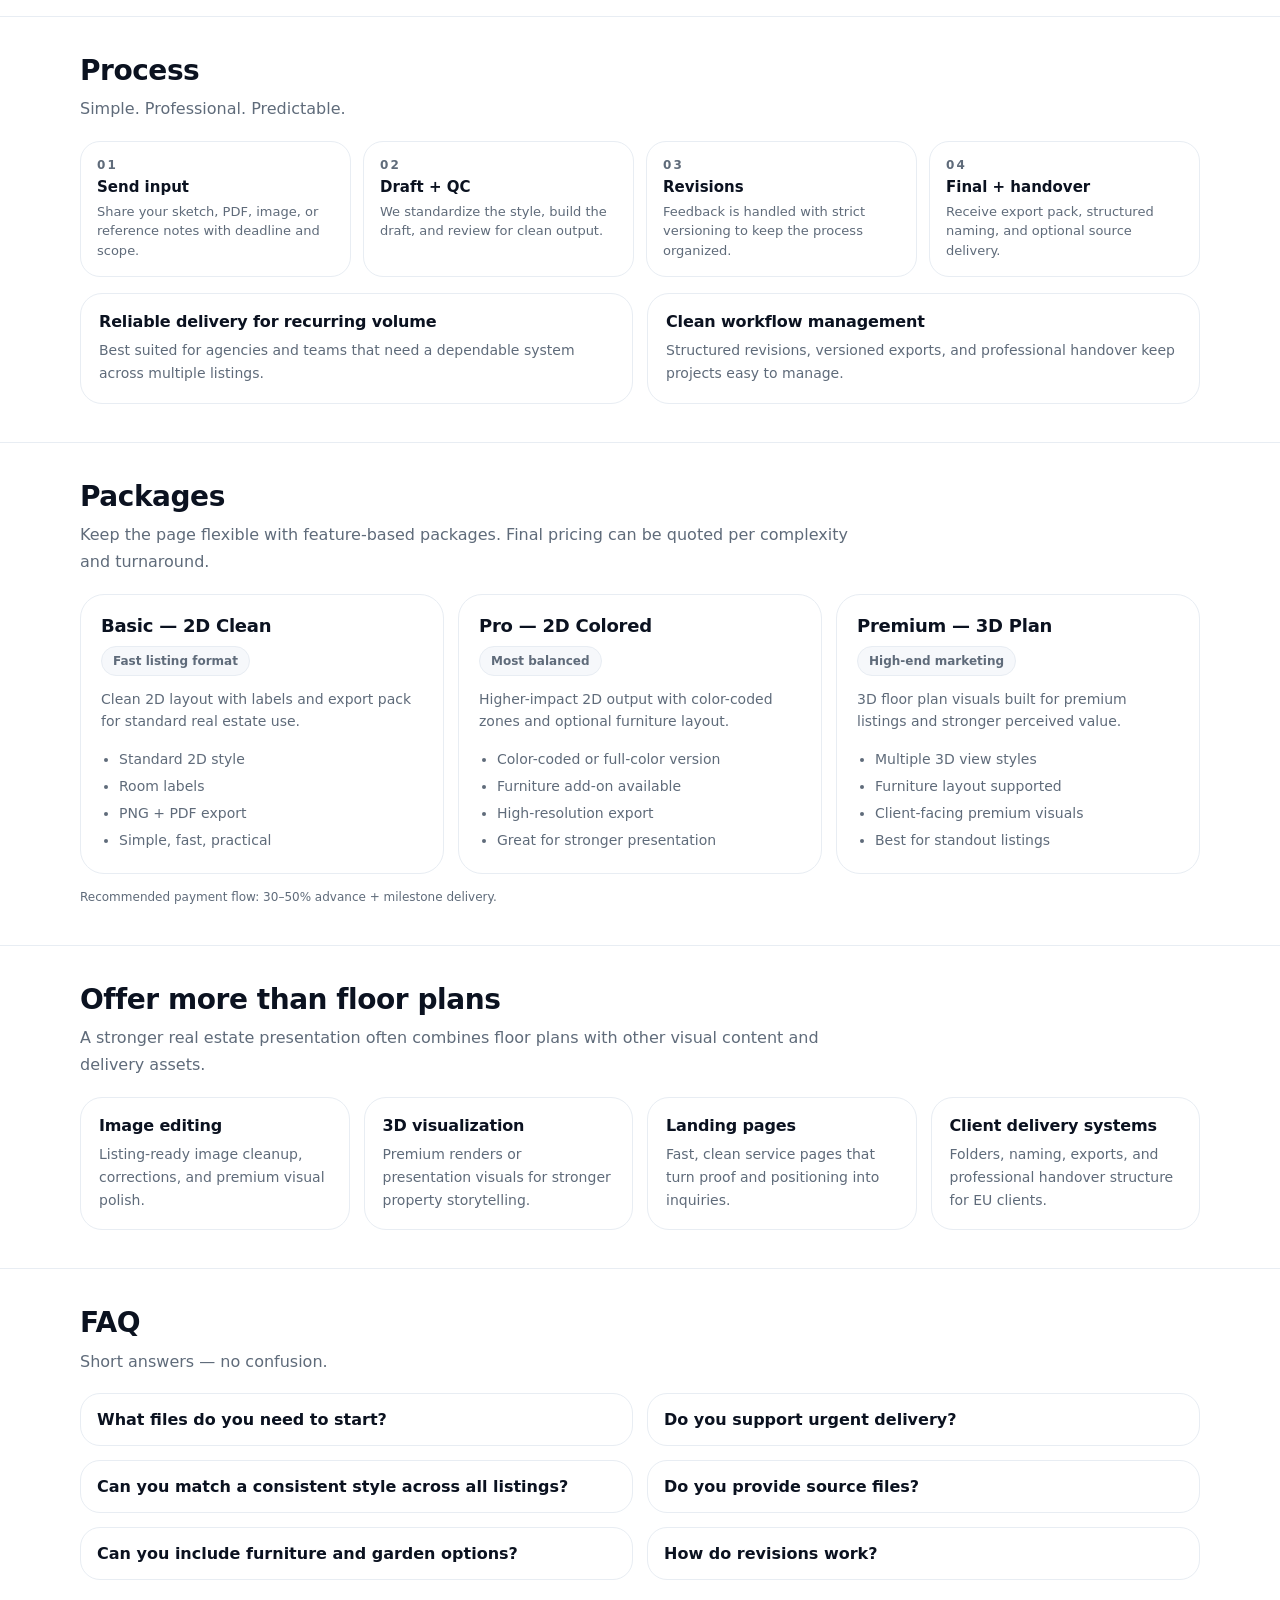
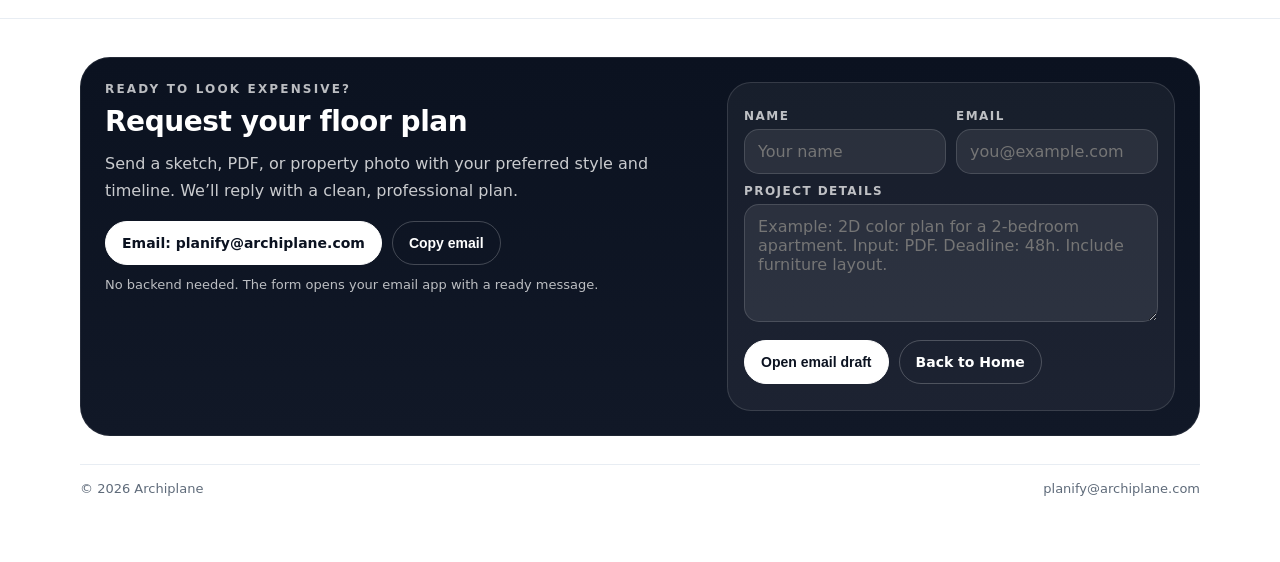
==== commit dcfad603: "Commit" ====
--- a/index.html
+++ b/index.html
@@ -296,15 +296,16 @@
           <span>Archiplane</span>
         </a>
 
-        <nav class="menu" aria-label="Primary navigation"><a href="#services">Services</a>
+        <nav class="menu" aria-label="Primary navigation">
           <a href="/#services">Services</a>
           <a href="/#work">Work</a>
           <a href="/#process">Process</a>
           <a href="/#faq">FAQ</a>
           <a href="/floor-plans/" aria-current="page">Floor Plans</a>
           <a href="/#contact">Book a Call</a>
-        <a href="/floor-plans/">Floor Plans</a></nav>
-        
+        </nav>
+
+        <div class="cta-inline">
           <a class="btn" href="/#work">See Proof</a>
           <a class="btn primary" href="#contact">Start a Project</a>
         </div>
@@ -744,7 +745,3 @@
   </script>
 </body>
 </html>
-
-
-
-
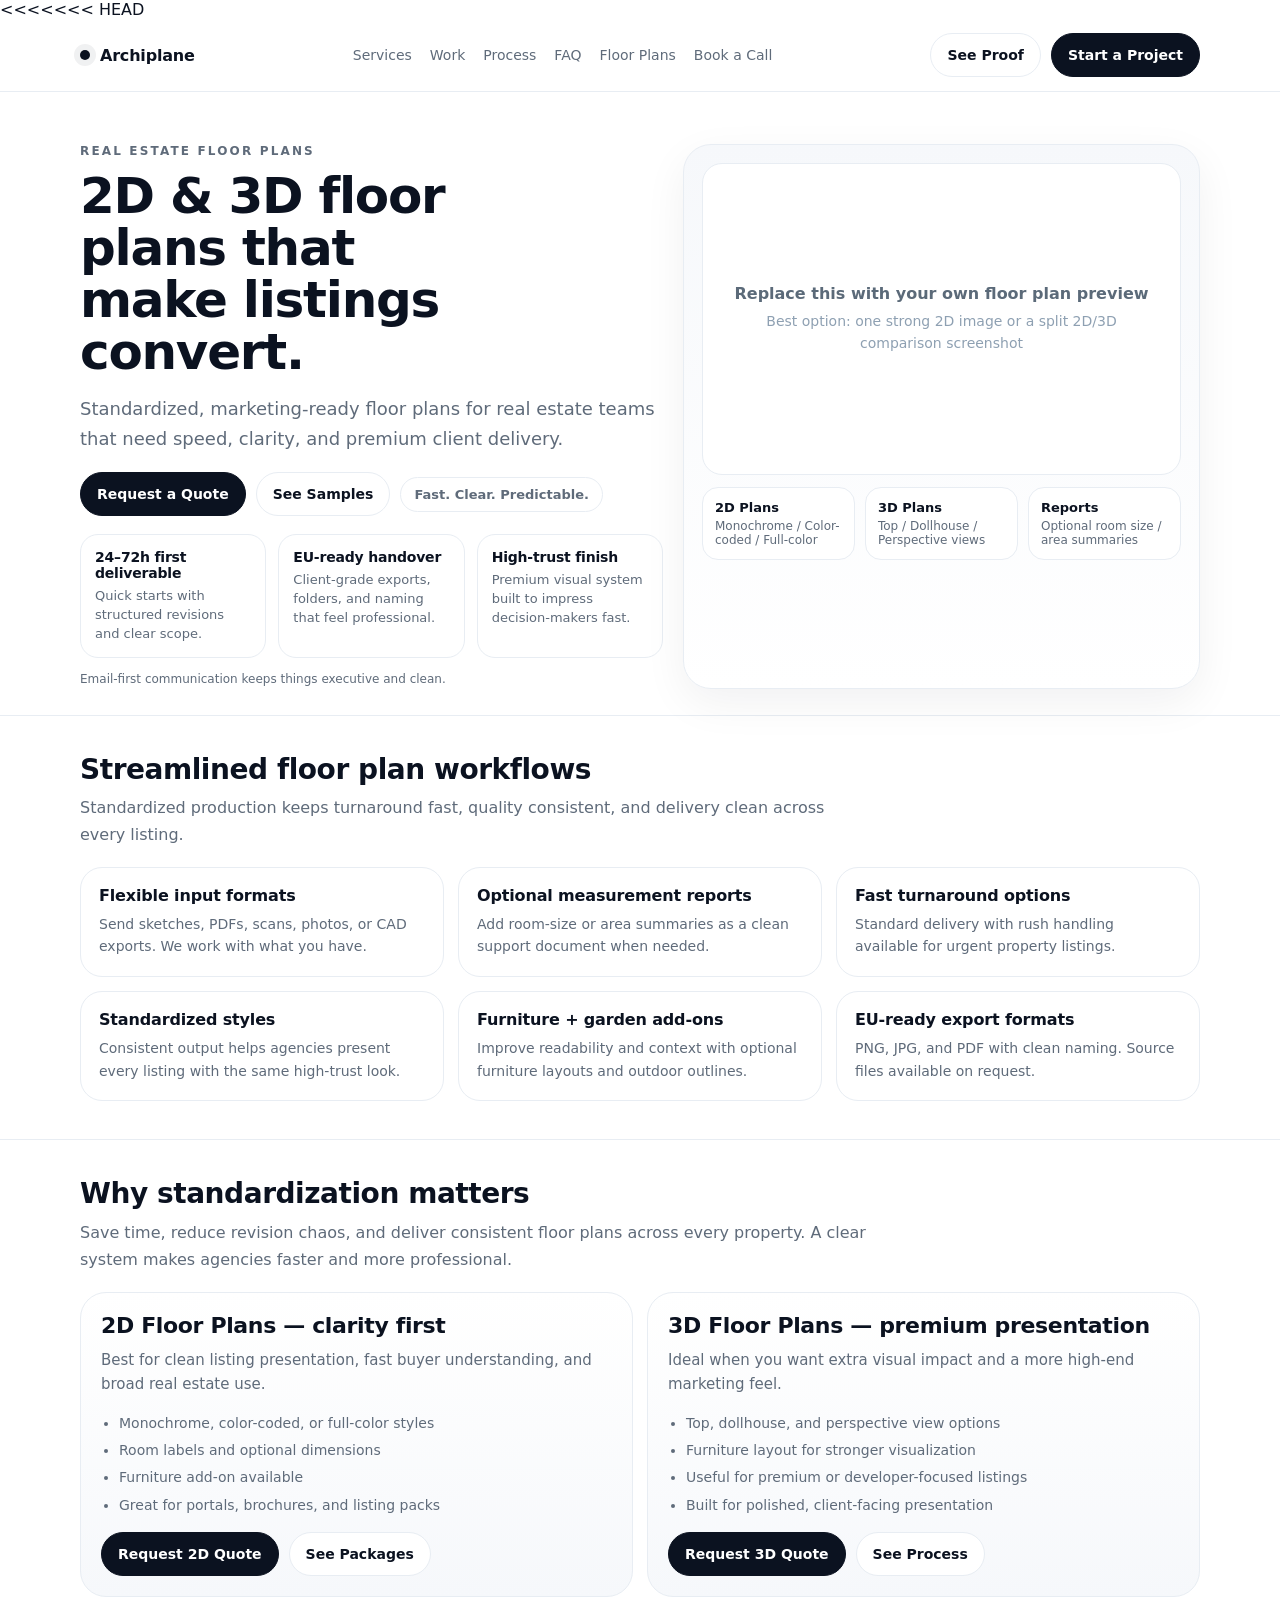
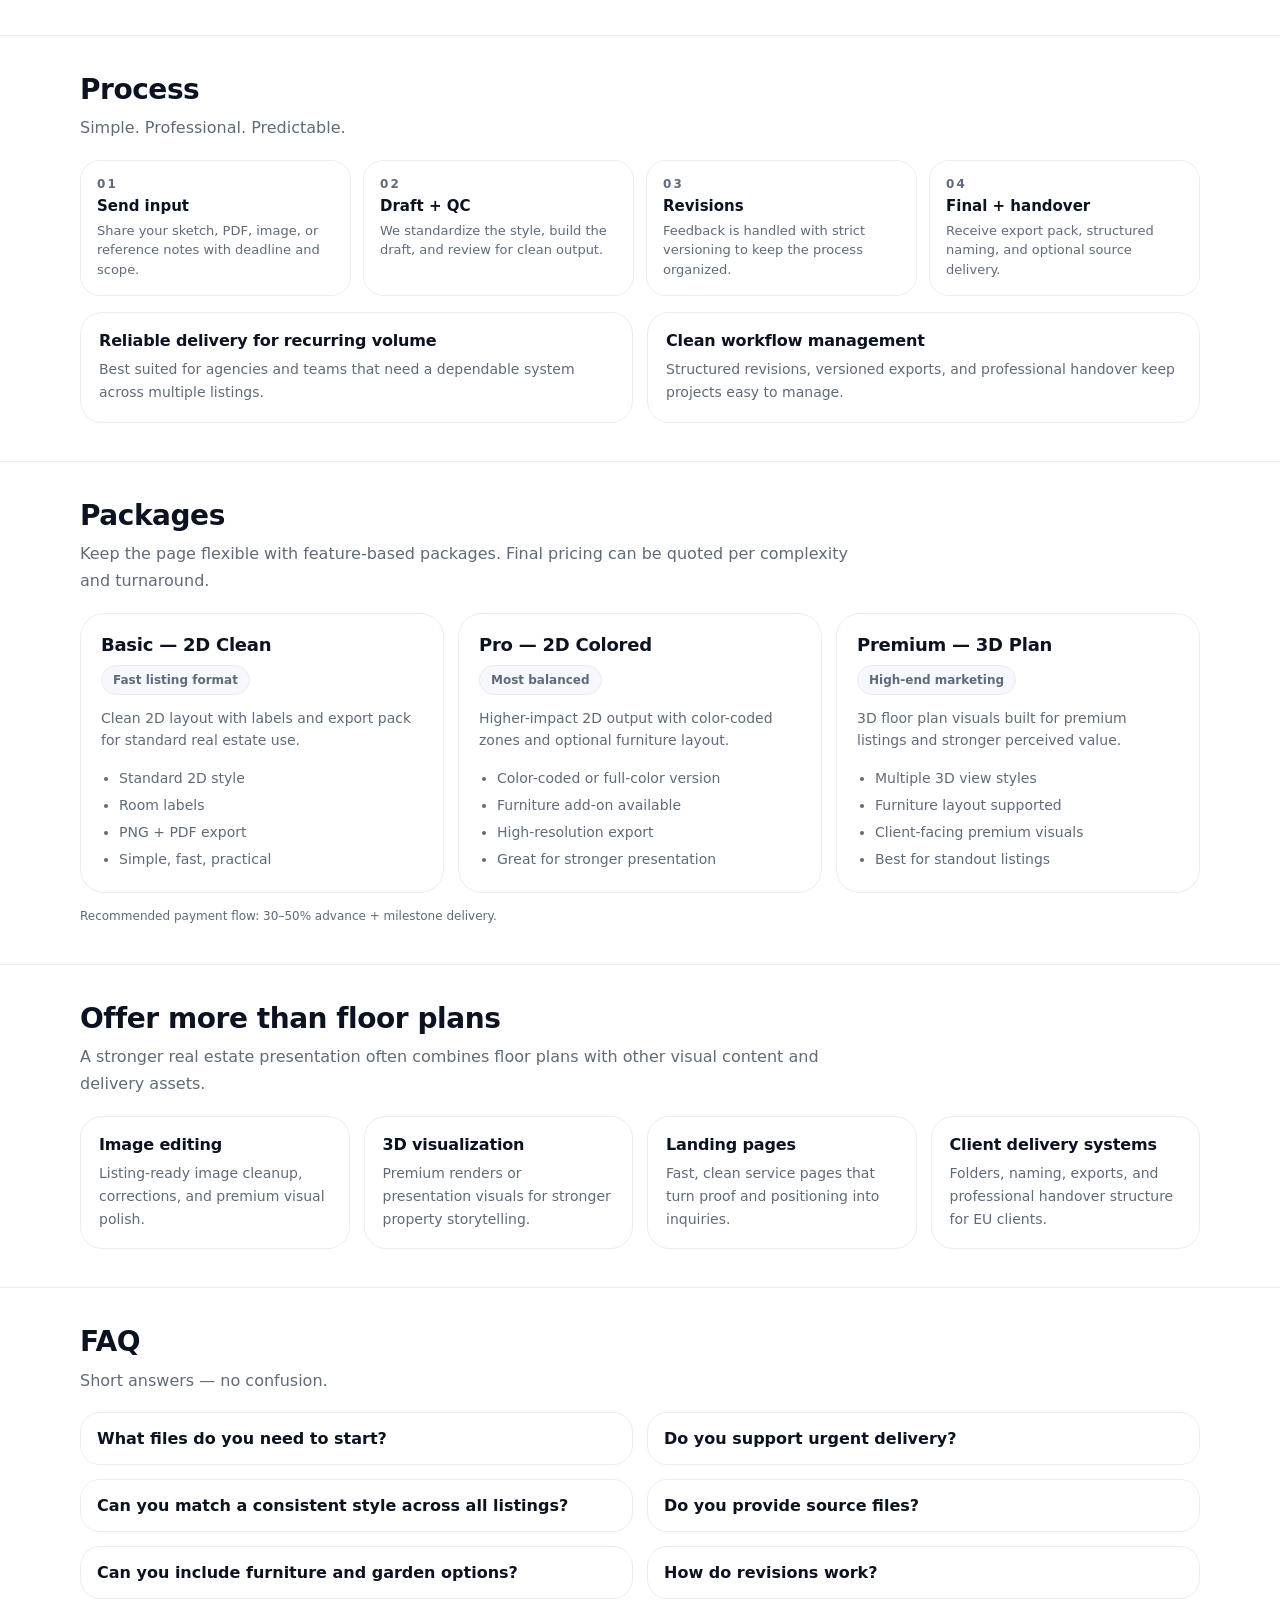
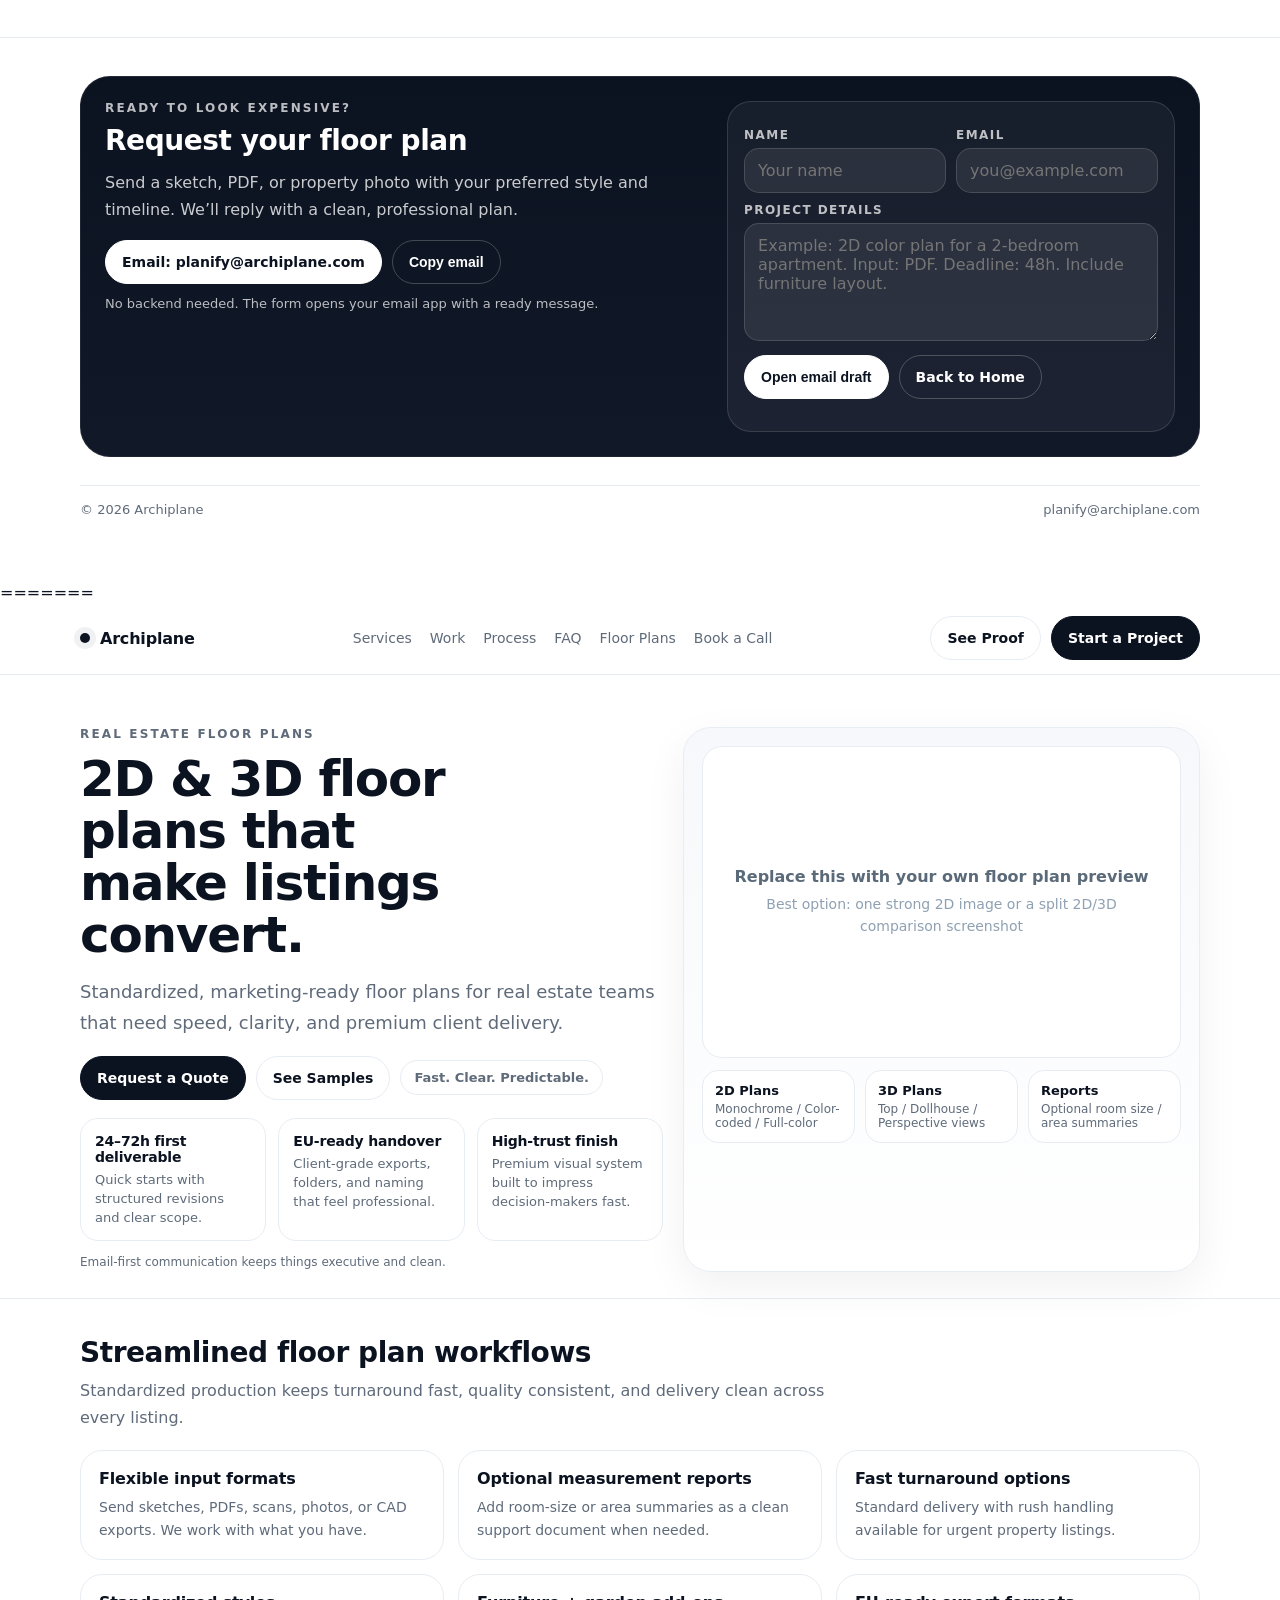
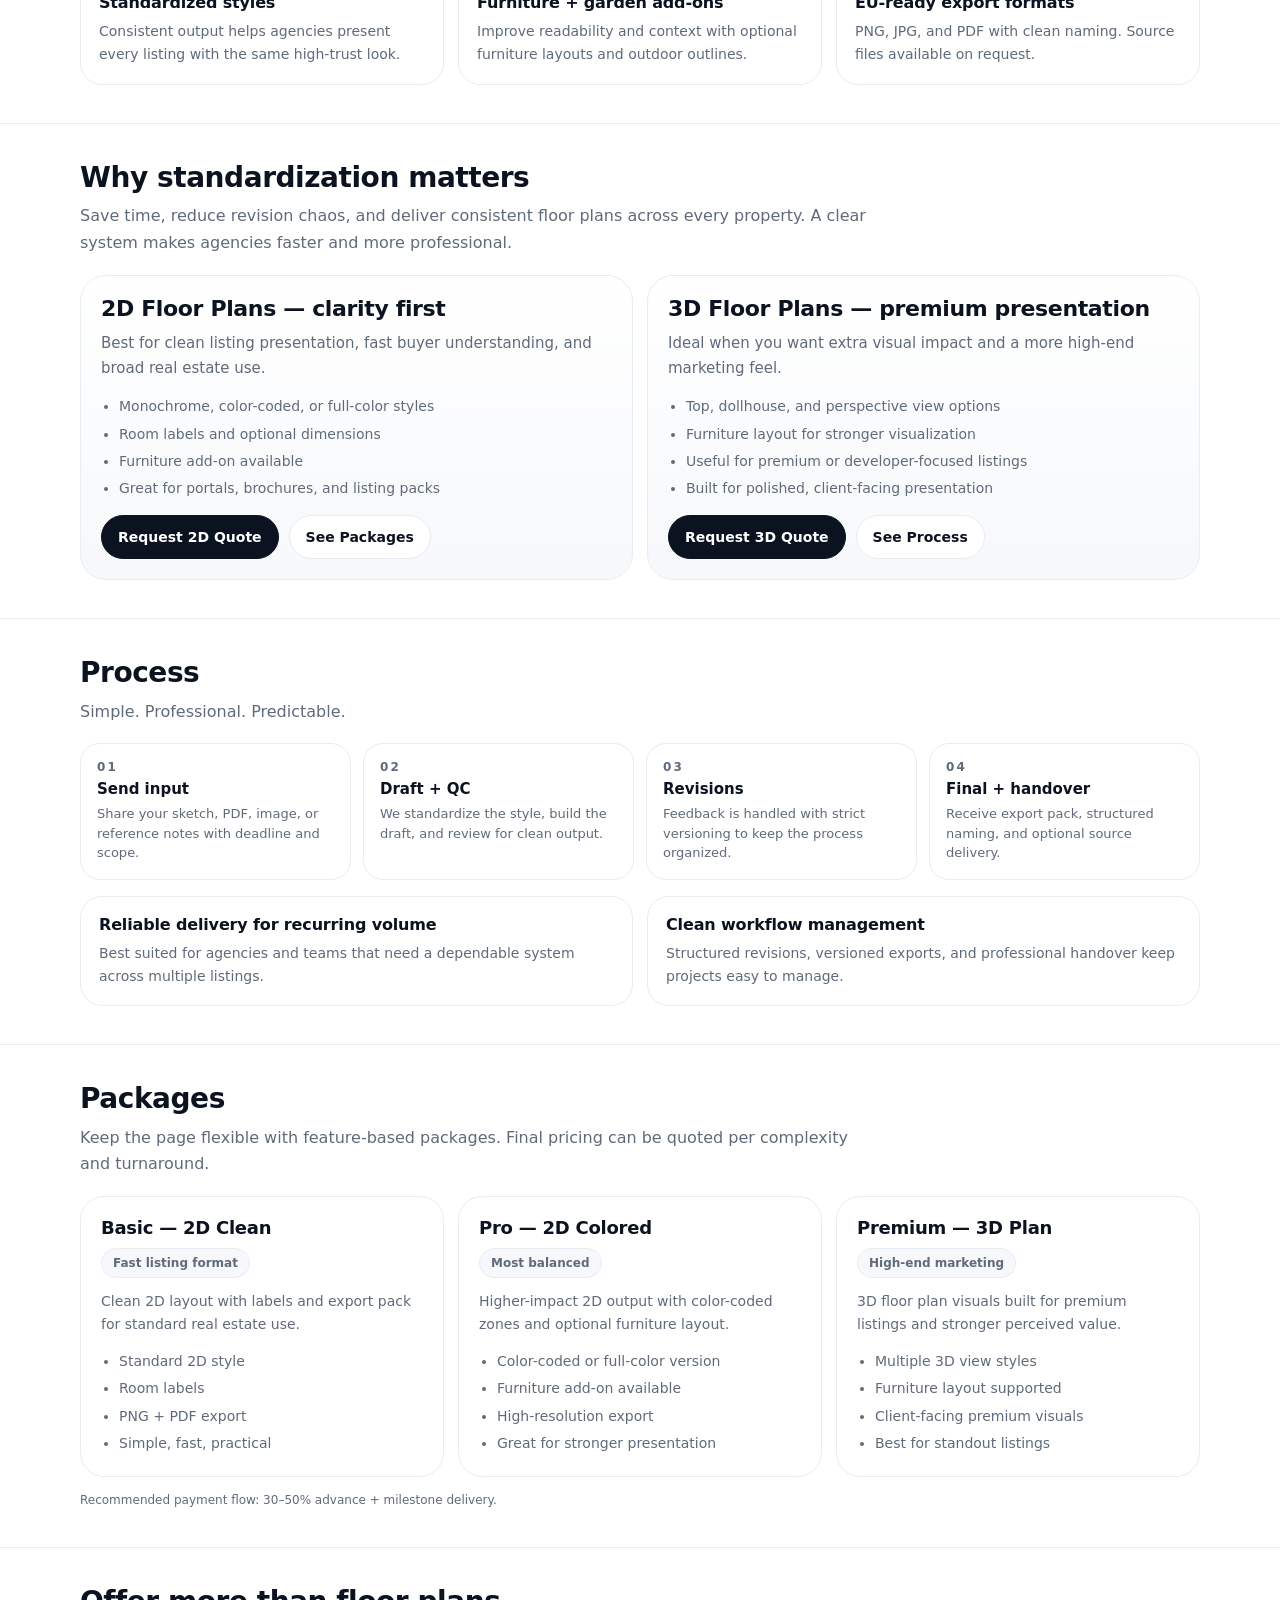
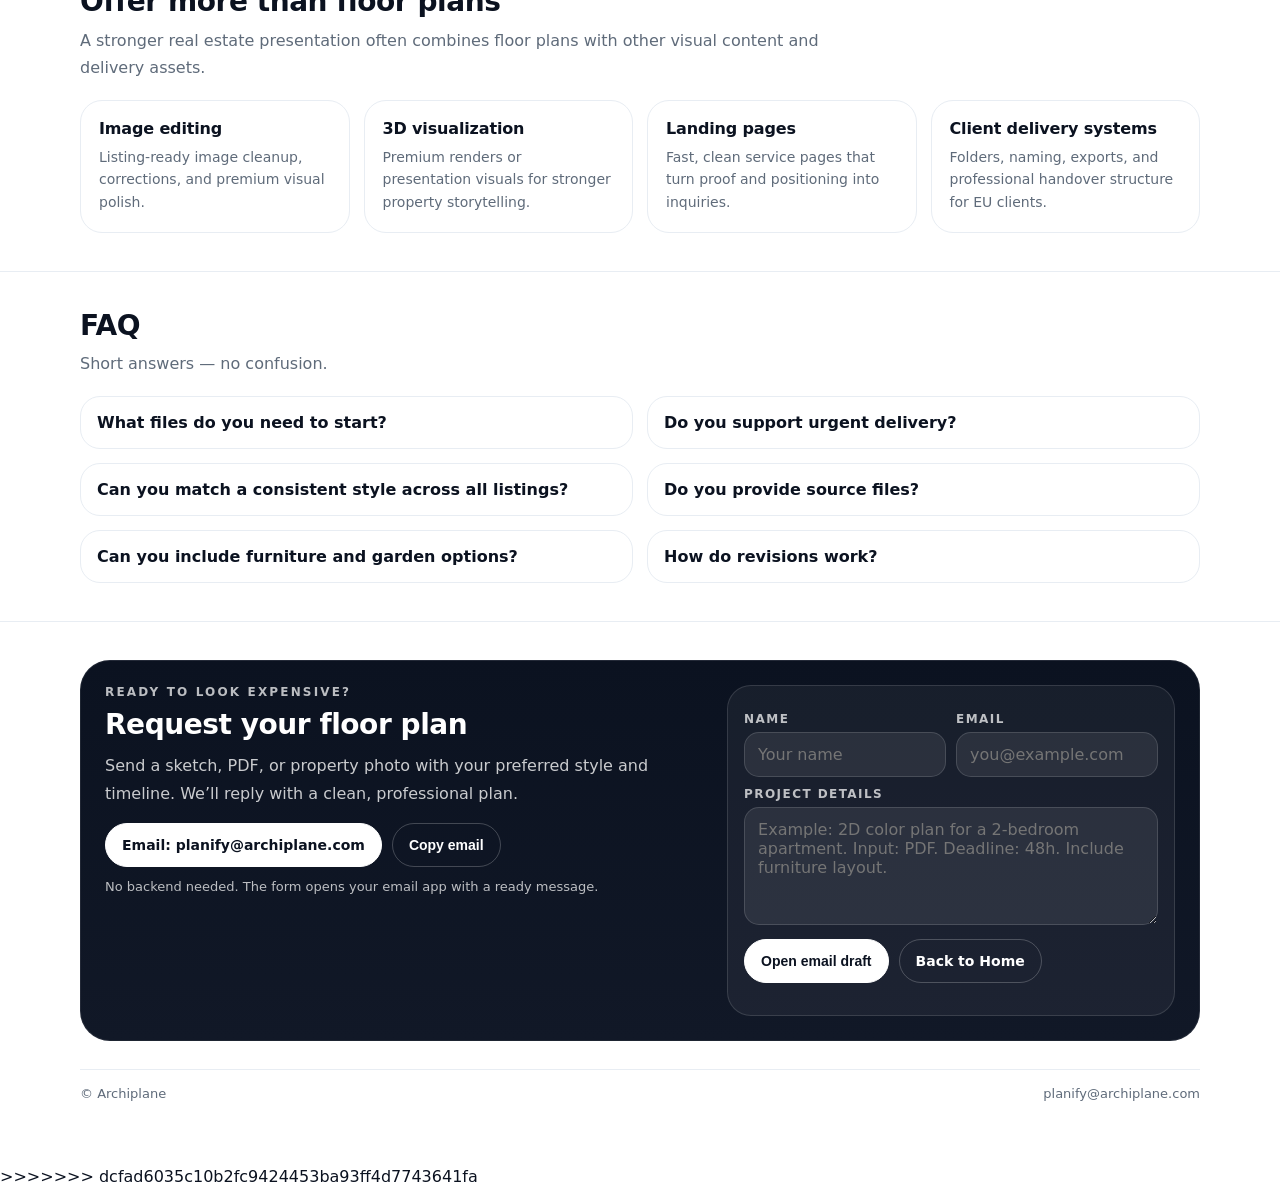
==== commit 4c5b178a: "resolve merge conflict" ====
--- a/index.html
+++ b/index.html
@@ -1,747 +1,1497 @@
-<!doctype html>
-<html lang="en">
-<head>
-  <meta charset="utf-8" />
-  <meta name="viewport" content="width=device-width, initial-scale=1" />
-  <title>Floor Plans (2D & 3D) | Archiplane</title>
-  <meta name="description" content="Premium 2D & 3D floor plans for real estate listings. EU-ready exports, clean handover, predictable delivery." />
-  <meta name="robots" content="index,follow" />
-  <link rel="canonical" href="https://www.archiplane.com/floor-plans/" />
-
-  <meta property="og:title" content="Floor Plans (2D & 3D) | Archiplane" />
-  <meta property="og:description" content="Standardized, marketing-ready floor plans for real estate teams that need speed, clarity, and premium client delivery." />
-  <meta property="og:type" content="website" />
-  <meta property="og:url" content="https://www.archiplane.com/floor-plans/" />
-  <meta property="og:site_name" content="Archiplane" />
-
-  <style>
-    :root{
-      --bg:#ffffff;
-      --ink:#0b1220;
-      --muted:#5f6b7a;
-      --line:#e8edf3;
-      --soft:#f6f8fb;
-      --soft2:#f1f5f9;
-      --card:#ffffff;
-      --dark:#0b1220;
-      --dark2:#111827;
-      --shadow:0 14px 44px rgba(10,18,32,.06);
-      --radius:24px;
-      --radius-sm:18px;
-      --max:1160px;
-    }
-
-    *{box-sizing:border-box}
-    html{scroll-behavior:smooth}
-    body{
-      margin:0;
-      background:var(--bg);
-      color:var(--ink);
-      font-family:ui-sans-serif, system-ui, -apple-system, Segoe UI, Roboto, Helvetica, Arial, sans-serif;
-      -webkit-font-smoothing:antialiased;
-      text-rendering:optimizeLegibility;
-    }
-    img{max-width:100%;display:block}
-    a{text-decoration:none;color:inherit}
-    .wrap{max-width:var(--max);margin:0 auto;padding:0 20px}
-
-    .topbar{
-      position:sticky;top:0;z-index:50;
-      background:rgba(255,255,255,.82);
-      backdrop-filter:blur(12px);
-      border-bottom:1px solid var(--line);
-    }
-    .nav{
-      display:flex;align-items:center;justify-content:space-between;
-      gap:16px;padding:14px 0;
-    }
-    .brand{
-      display:flex;align-items:center;gap:10px;font-weight:700;letter-spacing:-.2px;
-    }
-    .brand-dot{
-      width:10px;height:10px;border-radius:999px;background:var(--ink);
-      box-shadow:0 0 0 6px rgba(11,18,32,.06);
-    }
-    .menu{
-      display:flex;align-items:center;gap:18px;font-size:14px;color:var(--muted);
-    }
-    .menu a:hover{color:var(--ink)}
-    .cta-inline{display:flex;gap:10px;align-items:center}
-
-    .btn{
-      display:inline-flex;align-items:center;justify-content:center;
-      min-height:44px;padding:0 16px;border-radius:999px;
-      border:1px solid var(--line);background:#fff;color:var(--ink);
-      font-size:14px;font-weight:700;white-space:nowrap;
-      transition:.18s ease;
-    }
-    .btn:hover{transform:translateY(-1px);border-color:#d5dde7}
-    .btn.primary{background:var(--dark);color:#fff;border-color:var(--dark)}
-    .btn.primary:hover{opacity:.95}
-    .btn.light{background:#fff;color:var(--ink);border-color:#fff}
-    .btn.ghost{background:transparent;color:#fff;border-color:rgba(255,255,255,.22)}
-
-    .hero{padding:52px 0 26px}
-    .hero-grid{
-      display:grid;grid-template-columns:1.06fr .94fr;gap:20px;align-items:stretch;
-    }
-    .kicker{
-      font-size:12px;font-weight:800;letter-spacing:.18em;text-transform:uppercase;color:var(--muted);
-    }
-    h1{
-      margin:12px 0 0;font-size:50px;line-height:1.04;letter-spacing:-1.25px;
-      max-width:11ch;
-    }
-    .lead{
-      margin:16px 0 0;max-width:60ch;
-      font-size:18px;line-height:1.68;color:var(--muted);
-    }
-    .hero-actions{
-      margin-top:18px;display:flex;gap:10px;flex-wrap:wrap;align-items:center;
-    }
-    .pill{
-      display:inline-flex;align-items:center;gap:8px;
-      padding:9px 13px;border-radius:999px;border:1px solid var(--line);
-      background:#fff;font-size:13px;color:var(--muted);font-weight:600;
-    }
-
-    .trust{
-      display:grid;grid-template-columns:repeat(3,1fr);gap:12px;margin-top:18px;
-    }
-    .trust-card{
-      background:#fff;border:1px solid var(--line);border-radius:18px;padding:14px 14px 13px;
-    }
-    .trust-card b{display:block;font-size:14px;letter-spacing:-.2px}
-    .trust-card span{display:block;margin-top:6px;font-size:13px;line-height:1.45;color:var(--muted)}
-
-    .panel{
-      background:linear-gradient(180deg,var(--soft),#fff);
-      border:1px solid var(--line);border-radius:28px;padding:18px;
-      box-shadow:var(--shadow);
-    }
-    .mock{
-      min-height:312px;
-      border:1px solid var(--line);border-radius:20px;background:#fff;
-      display:flex;flex-direction:column;align-items:center;justify-content:center;
-      text-align:center;padding:22px;color:#8ea0b2;
-    }
-    .mock b{color:#5b6a79}
-    .mini-grid{
-      display:grid;grid-template-columns:repeat(3,1fr);gap:10px;margin-top:12px;
-    }
-    .mini{
-      border:1px solid var(--line);border-radius:16px;background:#fff;padding:12px;
-    }
-    .mini b{display:block;font-size:13px}
-    .mini span{display:block;margin-top:4px;font-size:12px;color:var(--muted)}
-
-    section{padding:38px 0;border-top:1px solid var(--line)}
-    h2{
-      margin:0;font-size:28px;letter-spacing:-.45px;line-height:1.12;
-    }
-    .sub{
-      margin:10px 0 0;max-width:78ch;color:var(--muted);line-height:1.68;font-size:16px;
-    }
-
-    .grid-3{
-      display:grid;grid-template-columns:repeat(3,1fr);gap:14px;margin-top:18px;
-    }
-    .card{
-      border:1px solid var(--line);border-radius:22px;background:var(--card);padding:18px;
-    }
-    .card h3{
-      margin:0;font-size:16px;letter-spacing:-.15px;
-    }
-    .card p{
-      margin:8px 0 0;font-size:14px;line-height:1.62;color:var(--muted);
-    }
-
-    .split{
-      display:grid;grid-template-columns:1fr 1fr;gap:14px;margin-top:18px;
-    }
-    .bigcard{
-      border:1px solid var(--line);border-radius:26px;
-      background:linear-gradient(180deg,#fff,var(--soft));
-      padding:20px;
-    }
-    .bigcard h3{
-      margin:0;font-size:22px;letter-spacing:-.35px;
-    }
-    .bigcard p{
-      margin:10px 0 0;color:var(--muted);line-height:1.65;font-size:15px;
-    }
-    .list{
-      margin:14px 0 0;padding-left:18px;color:var(--muted);
-      line-height:1.8;font-size:14px;
-    }
-    .list li + li{margin-top:2px}
-
-    .steps{
-      display:grid;grid-template-columns:repeat(4,1fr);gap:12px;margin-top:18px;
-    }
-    .step{
-      border:1px solid var(--line);border-radius:20px;background:#fff;padding:16px;
-    }
-    .num{
-      font-size:12px;font-weight:900;letter-spacing:.18em;color:var(--muted);
-    }
-    .step b{display:block;margin-top:6px;font-size:15px}
-    .step span{display:block;margin-top:6px;font-size:13px;line-height:1.5;color:var(--muted)}
-
-    .workflow{
-      display:grid;grid-template-columns:1fr 1fr;gap:14px;margin-top:16px;
-    }
-
-    .packages{
-      display:grid;grid-template-columns:repeat(3,1fr);gap:14px;margin-top:18px;
-    }
-    .pkg{
-      border:1px solid var(--line);border-radius:24px;background:#fff;padding:20px;
-    }
-    .pkg h3{margin:0;font-size:18px;letter-spacing:-.25px}
-    .pkg .tag{
-      display:inline-block;margin-top:10px;padding:7px 11px;border-radius:999px;
-      background:var(--soft);border:1px solid var(--line);font-size:12px;font-weight:700;color:var(--muted);
-    }
-    .pkg p{margin:12px 0 0;color:var(--muted);font-size:14px;line-height:1.6}
-
-    .services-grid{
-      display:grid;grid-template-columns:repeat(4,1fr);gap:14px;margin-top:18px;
-    }
-
-    .faq{
-      display:grid;grid-template-columns:1fr 1fr;gap:14px;margin-top:18px;
-    }
-    details{
-      border:1px solid var(--line);border-radius:20px;background:#fff;padding:16px 16px;
-    }
-    summary{
-      cursor:pointer;font-weight:700;list-style:none;
-    }
-    summary::-webkit-details-marker{display:none}
-    details p{
-      margin:10px 0 0;color:var(--muted);font-size:14px;line-height:1.65;
-    }
-
-    .cta-block{
-      display:grid;grid-template-columns:1.15fr .85fr;gap:16px;
-      background:linear-gradient(180deg,var(--dark),var(--dark2));
-      color:#fff;border-radius:30px;padding:24px;border:1px solid rgba(255,255,255,.08);
-    }
-    .cta-block .muted{
-      color:rgba(255,255,255,.78);line-height:1.72;
-    }
-
-    .form{
-      border:1px solid rgba(255,255,255,.13);
-      background:rgba(255,255,255,.05);
-      border-radius:24px;padding:16px;
-    }
-    label{
-      display:block;margin-top:10px;
-      font-size:12px;font-weight:800;letter-spacing:.12em;text-transform:uppercase;
-      color:rgba(255,255,255,.72);
-    }
-    input, textarea{
-      width:100%;margin-top:6px;padding:12px 13px;
-      border-radius:15px;border:1px solid rgba(255,255,255,.14);
-      background:rgba(255,255,255,.08);color:#fff;outline:none;
-      font:inherit;
-    }
-    textarea{min-height:118px;resize:vertical}
-    .row{display:grid;grid-template-columns:1fr 1fr;gap:10px}
-    .form-actions{display:flex;gap:10px;flex-wrap:wrap;margin-top:14px}
-    .note{
-      margin-top:10px;font-size:13px;line-height:1.55;color:rgba(255,255,255,.72);
-    }
-
-    footer{
-      padding:28px 0;color:var(--muted);font-size:13px;
-    }
-    .foot{
-      display:flex;justify-content:space-between;gap:12px;flex-wrap:wrap;
-      border-top:1px solid var(--line);padding-top:16px;
-    }
-
-    .tiny{font-size:12px;color:var(--muted);line-height:1.55}
-    .hide-mobile{display:block}
-
-    @media (max-width: 980px){
-      .hero-grid,.split,.workflow,.cta-block{grid-template-columns:1fr}
-      .grid-3,.packages,.faq,.services-grid{grid-template-columns:1fr}
-      .steps{grid-template-columns:1fr 1fr}
-      .trust{grid-template-columns:1fr}
-      h1{font-size:42px;max-width:none}
-      .menu{display:none}
-    }
-
-    @media (max-width: 560px){
-      .wrap{padding:0 16px}
-      .hero{padding-top:36px}
-      h1{font-size:35px;letter-spacing:-.8px}
-      .lead{font-size:16px}
-      .mini-grid,.row,.steps{grid-template-columns:1fr}
-      .cta-inline{display:none}
-      .hide-mobile{display:none}
-    }
-  </style>
-</head>
-
-<body>
-  <header class="topbar">
-    <div class="wrap">
-      <div class="nav">
-        <a class="brand" href="/">
-          <span class="brand-dot" aria-hidden="true"></span>
-          <span>Archiplane</span>
-        </a>
-
-        <nav class="menu" aria-label="Primary navigation">
-          <a href="/#services">Services</a>
-          <a href="/#work">Work</a>
-          <a href="/#process">Process</a>
-          <a href="/#faq">FAQ</a>
-          <a href="/floor-plans/" aria-current="page">Floor Plans</a>
-          <a href="/#contact">Book a Call</a>
-        </nav>
-
-        <div class="cta-inline">
-          <a class="btn" href="/#work">See Proof</a>
-          <a class="btn primary" href="#contact">Start a Project</a>
-        </div>
-      </div>
-    </div>
-  </header>
-
-  <main>
-    <!-- HERO -->
-    <section class="hero" style="border-top:none">
-      <div class="wrap">
-        <div class="hero-grid">
-          <div>
-            <div class="kicker">Real Estate Floor Plans</div>
-            <h1>2D &amp; 3D floor plans that make listings convert.</h1>
-            <p class="lead">
-              Standardized, marketing-ready floor plans for real estate teams that need speed,
-              clarity, and premium client delivery.
-            </p>
-
-            <div class="hero-actions">
-              <a class="btn primary" href="#contact">Request a Quote</a>
-              <a class="btn" href="#samples">See Samples</a>
-              <span class="pill hide-mobile">Fast. Clear. Predictable.</span>
-            </div>
-
-            <div class="trust">
-              <div class="trust-card">
-                <b>24–72h first deliverable</b>
-                <span>Quick starts with structured revisions and clear scope.</span>
-              </div>
-              <div class="trust-card">
-                <b>EU-ready handover</b>
-                <span>Client-grade exports, folders, and naming that feel professional.</span>
-              </div>
-              <div class="trust-card">
-                <b>High-trust finish</b>
-                <span>Premium visual system built to impress decision-makers fast.</span>
-              </div>
-            </div>
-
-            <div class="tiny" style="margin-top:12px;">
-              Email-first communication keeps things executive and clean.
-            </div>
-          </div>
-
-          <div class="panel" id="samples">
-            <div class="mock">
-              <b>Replace this with your own floor plan preview</b>
-              <div style="margin-top:8px;font-size:14px;line-height:1.55;">
-                Best option: one strong 2D image or a split 2D/3D comparison screenshot
-              </div>
-            </div>
-
-            <div class="mini-grid">
-              <div class="mini">
-                <b>2D Plans</b>
-                <span>Monochrome / Color-coded / Full-color</span>
-              </div>
-              <div class="mini">
-                <b>3D Plans</b>
-                <span>Top / Dollhouse / Perspective views</span>
-              </div>
-              <div class="mini">
-                <b>Reports</b>
-                <span>Optional room size / area summaries</span>
-              </div>
-            </div>
-          </div>
-        </div>
-      </div>
-    </section>
-
-    <!-- FEATURE GRID -->
-    <section>
-      <div class="wrap">
-        <h2>Streamlined floor plan workflows</h2>
-        <p class="sub">
-          Standardized production keeps turnaround fast, quality consistent, and delivery clean
-          across every listing.
-        </p>
-
-        <div class="grid-3">
-          <div class="card">
-            <h3>Flexible input formats</h3>
-            <p>Send sketches, PDFs, scans, photos, or CAD exports. We work with what you have.</p>
-          </div>
-          <div class="card">
-            <h3>Optional measurement reports</h3>
-            <p>Add room-size or area summaries as a clean support document when needed.</p>
-          </div>
-          <div class="card">
-            <h3>Fast turnaround options</h3>
-            <p>Standard delivery with rush handling available for urgent property listings.</p>
-          </div>
-          <div class="card">
-            <h3>Standardized styles</h3>
-            <p>Consistent output helps agencies present every listing with the same high-trust look.</p>
-          </div>
-          <div class="card">
-            <h3>Furniture + garden add-ons</h3>
-            <p>Improve readability and context with optional furniture layouts and outdoor outlines.</p>
-          </div>
-          <div class="card">
-            <h3>EU-ready export formats</h3>
-            <p>PNG, JPG, and PDF with clean naming. Source files available on request.</p>
-          </div>
-        </div>
-      </div>
-    </section>
-
-    <!-- STANDARDIZATION -->
-    <section>
-      <div class="wrap">
-        <h2>Why standardization matters</h2>
-        <p class="sub">
-          Save time, reduce revision chaos, and deliver consistent floor plans across every property.
-          A clear system makes agencies faster and more professional.
-        </p>
-
-        <div class="split">
-          <div class="bigcard">
-            <h3>2D Floor Plans — clarity first</h3>
-            <p>
-              Best for clean listing presentation, fast buyer understanding, and broad real estate use.
-            </p>
-            <ul class="list">
-              <li>Monochrome, color-coded, or full-color styles</li>
-              <li>Room labels and optional dimensions</li>
-              <li>Furniture add-on available</li>
-              <li>Great for portals, brochures, and listing packs</li>
-            </ul>
-            <div style="margin-top:14px;display:flex;gap:10px;flex-wrap:wrap;">
-              <a class="btn primary" href="#contact">Request 2D Quote</a>
-              <a class="btn" href="#packages">See Packages</a>
-            </div>
-          </div>
-
-          <div class="bigcard">
-            <h3>3D Floor Plans — premium presentation</h3>
-            <p>
-              Ideal when you want extra visual impact and a more high-end marketing feel.
-            </p>
-            <ul class="list">
-              <li>Top, dollhouse, and perspective view options</li>
-              <li>Furniture layout for stronger visualization</li>
-              <li>Useful for premium or developer-focused listings</li>
-              <li>Built for polished, client-facing presentation</li>
-            </ul>
-            <div style="margin-top:14px;display:flex;gap:10px;flex-wrap:wrap;">
-              <a class="btn primary" href="#contact">Request 3D Quote</a>
-              <a class="btn" href="#process-flow">See Process</a>
-            </div>
-          </div>
-        </div>
-      </div>
-    </section>
-
-    <!-- PROCESS -->
-    <section id="process-flow">
-      <div class="wrap">
-        <h2>Process</h2>
-        <p class="sub">Simple. Professional. Predictable.</p>
-
-        <div class="steps">
-          <div class="step">
-            <div class="num">01</div>
-            <b>Send input</b>
-            <span>Share your sketch, PDF, image, or reference notes with deadline and scope.</span>
-          </div>
-          <div class="step">
-            <div class="num">02</div>
-            <b>Draft + QC</b>
-            <span>We standardize the style, build the draft, and review for clean output.</span>
-          </div>
-          <div class="step">
-            <div class="num">03</div>
-            <b>Revisions</b>
-            <span>Feedback is handled with strict versioning to keep the process organized.</span>
-          </div>
-          <div class="step">
-            <div class="num">04</div>
-            <b>Final + handover</b>
-            <span>Receive export pack, structured naming, and optional source delivery.</span>
-          </div>
-        </div>
-
-        <div class="workflow">
-          <div class="card">
-            <h3>Reliable delivery for recurring volume</h3>
-            <p>
-              Best suited for agencies and teams that need a dependable system across multiple listings.
-            </p>
-          </div>
-          <div class="card">
-            <h3>Clean workflow management</h3>
-            <p>
-              Structured revisions, versioned exports, and professional handover keep projects easy to manage.
-            </p>
-          </div>
-        </div>
-      </div>
-    </section>
-
-    <!-- PACKAGES -->
-    <section id="packages">
-      <div class="wrap">
-        <h2>Packages</h2>
-        <p class="sub">
-          Keep the page flexible with feature-based packages. Final pricing can be quoted per complexity and turnaround.
-        </p>
-
-        <div class="packages">
-          <div class="pkg">
-            <h3>Basic — 2D Clean</h3>
-            <span class="tag">Fast listing format</span>
-            <p>Clean 2D layout with labels and export pack for standard real estate use.</p>
-            <ul class="list">
-              <li>Standard 2D style</li>
-              <li>Room labels</li>
-              <li>PNG + PDF export</li>
-              <li>Simple, fast, practical</li>
-            </ul>
-          </div>
-
-          <div class="pkg">
-            <h3>Pro — 2D Colored</h3>
-            <span class="tag">Most balanced</span>
-            <p>Higher-impact 2D output with color-coded zones and optional furniture layout.</p>
-            <ul class="list">
-              <li>Color-coded or full-color version</li>
-              <li>Furniture add-on available</li>
-              <li>High-resolution export</li>
-              <li>Great for stronger presentation</li>
-            </ul>
-          </div>
-
-          <div class="pkg">
-            <h3>Premium — 3D Plan</h3>
-            <span class="tag">High-end marketing</span>
-            <p>3D floor plan visuals built for premium listings and stronger perceived value.</p>
-            <ul class="list">
-              <li>Multiple 3D view styles</li>
-              <li>Furniture layout supported</li>
-              <li>Client-facing premium visuals</li>
-              <li>Best for standout listings</li>
-            </ul>
-          </div>
-        </div>
-
-        <div class="tiny" style="margin-top:14px;">
-          Recommended payment flow: 30–50% advance + milestone delivery.
-        </div>
-      </div>
-    </section>
-
-    <!-- RELATED SERVICES -->
-    <section>
-      <div class="wrap">
-        <h2>Offer more than floor plans</h2>
-        <p class="sub">
-          A stronger real estate presentation often combines floor plans with other visual content and delivery assets.
-        </p>
-
-        <div class="services-grid">
-          <div class="card">
-            <h3>Image editing</h3>
-            <p>Listing-ready image cleanup, corrections, and premium visual polish.</p>
-          </div>
-          <div class="card">
-            <h3>3D visualization</h3>
-            <p>Premium renders or presentation visuals for stronger property storytelling.</p>
-          </div>
-          <div class="card">
-            <h3>Landing pages</h3>
-            <p>Fast, clean service pages that turn proof and positioning into inquiries.</p>
-          </div>
-          <div class="card">
-            <h3>Client delivery systems</h3>
-            <p>Folders, naming, exports, and professional handover structure for EU clients.</p>
-          </div>
-        </div>
-      </div>
-    </section>
-
-    <!-- FAQ -->
-    <section>
-      <div class="wrap">
-        <h2>FAQ</h2>
-        <p class="sub">Short answers — no confusion.</p>
-
-        <div class="faq">
-          <details>
-            <summary>What files do you need to start?</summary>
-            <p>A sketch, photo, PDF, scan, or CAD export is enough. Add notes for style, deadline, and any special requirements.</p>
-          </details>
-
-          <details>
-            <summary>Do you support urgent delivery?</summary>
-            <p>Yes. Share the deadline first, and we’ll confirm whether rush delivery fits the project scope.</p>
-          </details>
-
-          <details>
-            <summary>Can you match a consistent style across all listings?</summary>
-            <p>Yes. Standardization is one of the main advantages — especially for agencies or recurring clients.</p>
-          </details>
-
-          <details>
-            <summary>Do you provide source files?</summary>
-            <p>Standard delivery is client-ready export. Source files can be included when requested in advance.</p>
-          </details>
-
-          <details>
-            <summary>Can you include furniture and garden options?</summary>
-            <p>Yes. These can be added when needed to improve readability and overall presentation.</p>
-          </details>
-
-          <details>
-            <summary>How do revisions work?</summary>
-            <p>We keep revisions organized with clear versioning, so feedback stays easy to track and final delivery stays clean.</p>
-          </details>
-        </div>
-      </div>
-    </section>
-
-    <!-- CTA -->
-    <section id="contact">
-      <div class="wrap">
-        <div class="cta-block">
-          <div>
-            <div class="kicker" style="color:rgba(255,255,255,.72)">Ready to look expensive?</div>
-            <h2 style="margin-top:10px;color:#fff;">Request your floor plan</h2>
-            <p class="muted" style="margin-top:12px;">
-              Send a sketch, PDF, or property photo with your preferred style and timeline.
-              We’ll reply with a clean, professional plan.
-            </p>
-
-            <div style="margin-top:14px;display:flex;gap:10px;flex-wrap:wrap;">
-              <a class="btn light" href="mailto:planify@archiplane.com">Email: planify@archiplane.com</a>
-              <button class="btn ghost" id="copyEmailBtn" type="button">Copy email</button>
-            </div>
-
-            <div class="note">
-              No backend needed. The form opens your email app with a ready message.
-            </div>
-          </div>
-
-          <div class="form">
-            <form id="mailForm">
-              <div class="row">
-                <div>
-                  <label for="name">Name</label>
-                  <input id="name" name="name" type="text" placeholder="Your name" autocomplete="name" />
-                </div>
-                <div>
-                  <label for="email">Email</label>
-                  <input id="email" name="email" type="email" placeholder="you@example.com" autocomplete="email" />
-                </div>
-              </div>
-
-              <label for="details">Project details</label>
-              <textarea id="details" name="details" placeholder="Example: 2D color plan for a 2-bedroom apartment. Input: PDF. Deadline: 48h. Include furniture layout."></textarea>
-
-              <div class="form-actions">
-                <button class="btn light" type="submit">Open email draft</button>
-                <a class="btn ghost" href="/">Back to Home</a>
-              </div>
-
-              <div class="note" id="status" aria-live="polite"></div>
-            </form>
-          </div>
-        </div>
-
-        <footer>
-          <div class="foot">
-            <div>© <span id="year"></span> Archiplane</div>
-            <div><a href="mailto:planify@archiplane.com">planify@archiplane.com</a></div>
-          </div>
-        </footer>
-      </div>
-    </section>
-  </main>
-
-  <script>
-    document.getElementById("year").textContent = new Date().getFullYear();
-
-    const emailAddr = "planify@archiplane.com";
-    const copyBtn = document.getElementById("copyEmailBtn");
-    const status = document.getElementById("status");
-
-    copyBtn.addEventListener("click", async () => {
-      try {
-        await navigator.clipboard.writeText(emailAddr);
-        copyBtn.textContent = "Copied ✓";
-        status.textContent = "Email copied.";
-        setTimeout(() => {
-          copyBtn.textContent = "Copy email";
-          status.textContent = "";
-        }, 1600);
-      } catch (e) {
-        status.textContent = "Copy failed. Use: " + emailAddr;
-      }
-    });
-
-    const form = document.getElementById("mailForm");
-    form.addEventListener("submit", (e) => {
-      e.preventDefault();
-
-      const name = (document.getElementById("name").value || "").trim();
-      const email = (document.getElementById("email").value || "").trim();
-      const details = (document.getElementById("details").value || "").trim();
-
-      const subject = "Floor Plan Request (2D/3D) — Archiplane";
-      const body = [
-        "Hello Archiplane,",
-        "",
-        "I would like a quote for a floor plan project.",
-        "",
-        "Name: " + (name || "—"),
-        "Email: " + (email || "—"),
-        "",
-        "Project details:",
-        (details || "—"),
-        "",
-        "Thank you."
-      ].join("\\n");
-
-      const mailto = "mailto:" + encodeURIComponent(emailAddr)
-        + "?subject=" + encodeURIComponent(subject)
-        + "&body=" + encodeURIComponent(body);
-
-      status.textContent = "Opening your email draft…";
-      window.location.href = mailto;
-
-      setTimeout(() => { status.textContent = ""; }, 2200);
-    });
-  </script>
-</body>
-</html>
+<<<<<<< HEAD
+<!doctype html>
+<html lang="en">
+<head>
+  <meta charset="utf-8" />
+  <meta name="viewport" content="width=device-width, initial-scale=1" />
+  <title>Archiplane | Real Estate Visualization & Floor Plans</title>
+  <meta name="description" content="Premium 2D & 3D floor plans for real estate listings. EU-ready exports, clean handover, predictable delivery." />
+  <meta name="robots" content="index,follow" />
+  <link rel="canonical" href="https://www.archiplane.com/" />
+
+  <meta property="og:url" content="https://www.archiplane.com/" />
+  <meta property="og:description" content="Standardized, marketing-ready floor plans for real estate teams that need speed, clarity, and premium client delivery." />
+  <meta property="og:type" content="website" />
+  <meta property="og:url" content="https://www.archiplane.com/floor-plans/" />
+  <meta property="og:site_name" content="Archiplane" />
+
+  <style>
+    :root{
+      --bg:#ffffff;
+      --ink:#0b1220;
+      --muted:#5f6b7a;
+      --line:#e8edf3;
+      --soft:#f6f8fb;
+      --soft2:#f1f5f9;
+      --card:#ffffff;
+      --dark:#0b1220;
+      --dark2:#111827;
+      --shadow:0 14px 44px rgba(10,18,32,.06);
+      --radius:24px;
+      --radius-sm:18px;
+      --max:1160px;
+    }
+
+    *{box-sizing:border-box}
+    html{scroll-behavior:smooth}
+    body{
+      margin:0;
+      background:var(--bg);
+      color:var(--ink);
+      font-family:ui-sans-serif, system-ui, -apple-system, Segoe UI, Roboto, Helvetica, Arial, sans-serif;
+      -webkit-font-smoothing:antialiased;
+      text-rendering:optimizeLegibility;
+    }
+    img{max-width:100%;display:block}
+    a{text-decoration:none;color:inherit}
+    .wrap{max-width:var(--max);margin:0 auto;padding:0 20px}
+
+    .topbar{
+      position:sticky;top:0;z-index:50;
+      background:rgba(255,255,255,.82);
+      backdrop-filter:blur(12px);
+      border-bottom:1px solid var(--line);
+    }
+    .nav{
+      display:flex;align-items:center;justify-content:space-between;
+      gap:16px;padding:14px 0;
+    }
+    .brand{
+      display:flex;align-items:center;gap:10px;font-weight:700;letter-spacing:-.2px;
+    }
+    .brand-dot{
+      width:10px;height:10px;border-radius:999px;background:var(--ink);
+      box-shadow:0 0 0 6px rgba(11,18,32,.06);
+    }
+    .menu{
+      display:flex;align-items:center;gap:18px;font-size:14px;color:var(--muted);
+    }
+    .menu a:hover{color:var(--ink)}
+    .cta-inline{display:flex;gap:10px;align-items:center}
+
+    .btn{
+      display:inline-flex;align-items:center;justify-content:center;
+      min-height:44px;padding:0 16px;border-radius:999px;
+      border:1px solid var(--line);background:#fff;color:var(--ink);
+      font-size:14px;font-weight:700;white-space:nowrap;
+      transition:.18s ease;
+    }
+    .btn:hover{transform:translateY(-1px);border-color:#d5dde7}
+    .btn.primary{background:var(--dark);color:#fff;border-color:var(--dark)}
+    .btn.primary:hover{opacity:.95}
+    .btn.light{background:#fff;color:var(--ink);border-color:#fff}
+    .btn.ghost{background:transparent;color:#fff;border-color:rgba(255,255,255,.22)}
+
+    .hero{padding:52px 0 26px}
+    .hero-grid{
+      display:grid;grid-template-columns:1.06fr .94fr;gap:20px;align-items:stretch;
+    }
+    .kicker{
+      font-size:12px;font-weight:800;letter-spacing:.18em;text-transform:uppercase;color:var(--muted);
+    }
+    h1{
+      margin:12px 0 0;font-size:50px;line-height:1.04;letter-spacing:-1.25px;
+      max-width:11ch;
+    }
+    .lead{
+      margin:16px 0 0;max-width:60ch;
+      font-size:18px;line-height:1.68;color:var(--muted);
+    }
+    .hero-actions{
+      margin-top:18px;display:flex;gap:10px;flex-wrap:wrap;align-items:center;
+    }
+    .pill{
+      display:inline-flex;align-items:center;gap:8px;
+      padding:9px 13px;border-radius:999px;border:1px solid var(--line);
+      background:#fff;font-size:13px;color:var(--muted);font-weight:600;
+    }
+
+    .trust{
+      display:grid;grid-template-columns:repeat(3,1fr);gap:12px;margin-top:18px;
+    }
+    .trust-card{
+      background:#fff;border:1px solid var(--line);border-radius:18px;padding:14px 14px 13px;
+    }
+    .trust-card b{display:block;font-size:14px;letter-spacing:-.2px}
+    .trust-card span{display:block;margin-top:6px;font-size:13px;line-height:1.45;color:var(--muted)}
+
+    .panel{
+      background:linear-gradient(180deg,var(--soft),#fff);
+      border:1px solid var(--line);border-radius:28px;padding:18px;
+      box-shadow:var(--shadow);
+    }
+    .mock{
+      min-height:312px;
+      border:1px solid var(--line);border-radius:20px;background:#fff;
+      display:flex;flex-direction:column;align-items:center;justify-content:center;
+      text-align:center;padding:22px;color:#8ea0b2;
+    }
+    .mock b{color:#5b6a79}
+    .mini-grid{
+      display:grid;grid-template-columns:repeat(3,1fr);gap:10px;margin-top:12px;
+    }
+    .mini{
+      border:1px solid var(--line);border-radius:16px;background:#fff;padding:12px;
+    }
+    .mini b{display:block;font-size:13px}
+    .mini span{display:block;margin-top:4px;font-size:12px;color:var(--muted)}
+
+    section{padding:38px 0;border-top:1px solid var(--line)}
+    h2{
+      margin:0;font-size:28px;letter-spacing:-.45px;line-height:1.12;
+    }
+    .sub{
+      margin:10px 0 0;max-width:78ch;color:var(--muted);line-height:1.68;font-size:16px;
+    }
+
+    .grid-3{
+      display:grid;grid-template-columns:repeat(3,1fr);gap:14px;margin-top:18px;
+    }
+    .card{
+      border:1px solid var(--line);border-radius:22px;background:var(--card);padding:18px;
+    }
+    .card h3{
+      margin:0;font-size:16px;letter-spacing:-.15px;
+    }
+    .card p{
+      margin:8px 0 0;font-size:14px;line-height:1.62;color:var(--muted);
+    }
+
+    .split{
+      display:grid;grid-template-columns:1fr 1fr;gap:14px;margin-top:18px;
+    }
+    .bigcard{
+      border:1px solid var(--line);border-radius:26px;
+      background:linear-gradient(180deg,#fff,var(--soft));
+      padding:20px;
+    }
+    .bigcard h3{
+      margin:0;font-size:22px;letter-spacing:-.35px;
+    }
+    .bigcard p{
+      margin:10px 0 0;color:var(--muted);line-height:1.65;font-size:15px;
+    }
+    .list{
+      margin:14px 0 0;padding-left:18px;color:var(--muted);
+      line-height:1.8;font-size:14px;
+    }
+    .list li + li{margin-top:2px}
+
+    .steps{
+      display:grid;grid-template-columns:repeat(4,1fr);gap:12px;margin-top:18px;
+    }
+    .step{
+      border:1px solid var(--line);border-radius:20px;background:#fff;padding:16px;
+    }
+    .num{
+      font-size:12px;font-weight:900;letter-spacing:.18em;color:var(--muted);
+    }
+    .step b{display:block;margin-top:6px;font-size:15px}
+    .step span{display:block;margin-top:6px;font-size:13px;line-height:1.5;color:var(--muted)}
+
+    .workflow{
+      display:grid;grid-template-columns:1fr 1fr;gap:14px;margin-top:16px;
+    }
+
+    .packages{
+      display:grid;grid-template-columns:repeat(3,1fr);gap:14px;margin-top:18px;
+    }
+    .pkg{
+      border:1px solid var(--line);border-radius:24px;background:#fff;padding:20px;
+    }
+    .pkg h3{margin:0;font-size:18px;letter-spacing:-.25px}
+    .pkg .tag{
+      display:inline-block;margin-top:10px;padding:7px 11px;border-radius:999px;
+      background:var(--soft);border:1px solid var(--line);font-size:12px;font-weight:700;color:var(--muted);
+    }
+    .pkg p{margin:12px 0 0;color:var(--muted);font-size:14px;line-height:1.6}
+
+    .services-grid{
+      display:grid;grid-template-columns:repeat(4,1fr);gap:14px;margin-top:18px;
+    }
+
+    .faq{
+      display:grid;grid-template-columns:1fr 1fr;gap:14px;margin-top:18px;
+    }
+    details{
+      border:1px solid var(--line);border-radius:20px;background:#fff;padding:16px 16px;
+    }
+    summary{
+      cursor:pointer;font-weight:700;list-style:none;
+    }
+    summary::-webkit-details-marker{display:none}
+    details p{
+      margin:10px 0 0;color:var(--muted);font-size:14px;line-height:1.65;
+    }
+
+    .cta-block{
+      display:grid;grid-template-columns:1.15fr .85fr;gap:16px;
+      background:linear-gradient(180deg,var(--dark),var(--dark2));
+      color:#fff;border-radius:30px;padding:24px;border:1px solid rgba(255,255,255,.08);
+    }
+    .cta-block .muted{
+      color:rgba(255,255,255,.78);line-height:1.72;
+    }
+
+    .form{
+      border:1px solid rgba(255,255,255,.13);
+      background:rgba(255,255,255,.05);
+      border-radius:24px;padding:16px;
+    }
+    label{
+      display:block;margin-top:10px;
+      font-size:12px;font-weight:800;letter-spacing:.12em;text-transform:uppercase;
+      color:rgba(255,255,255,.72);
+    }
+    input, textarea{
+      width:100%;margin-top:6px;padding:12px 13px;
+      border-radius:15px;border:1px solid rgba(255,255,255,.14);
+      background:rgba(255,255,255,.08);color:#fff;outline:none;
+      font:inherit;
+    }
+    textarea{min-height:118px;resize:vertical}
+    .row{display:grid;grid-template-columns:1fr 1fr;gap:10px}
+    .form-actions{display:flex;gap:10px;flex-wrap:wrap;margin-top:14px}
+    .note{
+      margin-top:10px;font-size:13px;line-height:1.55;color:rgba(255,255,255,.72);
+    }
+
+    footer{
+      padding:28px 0;color:var(--muted);font-size:13px;
+    }
+    .foot{
+      display:flex;justify-content:space-between;gap:12px;flex-wrap:wrap;
+      border-top:1px solid var(--line);padding-top:16px;
+    }
+
+    .tiny{font-size:12px;color:var(--muted);line-height:1.55}
+    .hide-mobile{display:block}
+
+    @media (max-width: 980px){
+      .hero-grid,.split,.workflow,.cta-block{grid-template-columns:1fr}
+      .grid-3,.packages,.faq,.services-grid{grid-template-columns:1fr}
+      .steps{grid-template-columns:1fr 1fr}
+      .trust{grid-template-columns:1fr}
+      h1{font-size:42px;max-width:none}
+      .menu{display:none}
+    }
+
+    @media (max-width: 560px){
+      .wrap{padding:0 16px}
+      .hero{padding-top:36px}
+      h1{font-size:35px;letter-spacing:-.8px}
+      .lead{font-size:16px}
+      .mini-grid,.row,.steps{grid-template-columns:1fr}
+      .cta-inline{display:none}
+      .hide-mobile{display:none}
+    }
+  </style>
+</head>
+
+<body>
+  <header class="topbar">
+    <div class="wrap">
+      <div class="nav">
+        <a class="brand" href="/">
+          <span class="brand-dot" aria-hidden="true"></span>
+          <span>Archiplane</span>
+        </a>
+
+        <nav class="menu" aria-label="Primary navigation">
+          <a href="/#services">Services</a>
+          <a href="/#work">Work</a>
+          <a href="/#process">Process</a>
+          <a href="/#faq">FAQ</a>
+          <a href="/floor-plans/" aria-current="page">Floor Plans</a>
+          <a href="/#contact">Book a Call</a>
+        </nav>
+
+        <div class="cta-inline">
+          <a class="btn" href="/#work">See Proof</a>
+          <a class="btn primary" href="#contact">Start a Project</a>
+        </div>
+      </div>
+    </div>
+  </header>
+
+  <main>
+    <!-- HERO -->
+    <section class="hero" style="border-top:none">
+      <div class="wrap">
+        <div class="hero-grid">
+          <div>
+            <div class="kicker">Real Estate Floor Plans</div>
+            <h1>2D &amp; 3D floor plans that make listings convert.</h1>
+            <p class="lead">
+              Standardized, marketing-ready floor plans for real estate teams that need speed,
+              clarity, and premium client delivery.
+            </p>
+
+            <div class="hero-actions">
+              <a class="btn primary" href="#contact">Request a Quote</a>
+              <a class="btn" href="#samples">See Samples</a>
+              <span class="pill hide-mobile">Fast. Clear. Predictable.</span>
+            </div>
+
+            <div class="trust">
+              <div class="trust-card">
+                <b>24–72h first deliverable</b>
+                <span>Quick starts with structured revisions and clear scope.</span>
+              </div>
+              <div class="trust-card">
+                <b>EU-ready handover</b>
+                <span>Client-grade exports, folders, and naming that feel professional.</span>
+              </div>
+              <div class="trust-card">
+                <b>High-trust finish</b>
+                <span>Premium visual system built to impress decision-makers fast.</span>
+              </div>
+            </div>
+
+            <div class="tiny" style="margin-top:12px;">
+              Email-first communication keeps things executive and clean.
+            </div>
+          </div>
+
+          <div class="panel" id="samples">
+            <div class="mock">
+              <b>Replace this with your own floor plan preview</b>
+              <div style="margin-top:8px;font-size:14px;line-height:1.55;">
+                Best option: one strong 2D image or a split 2D/3D comparison screenshot
+              </div>
+            </div>
+
+            <div class="mini-grid">
+              <div class="mini">
+                <b>2D Plans</b>
+                <span>Monochrome / Color-coded / Full-color</span>
+              </div>
+              <div class="mini">
+                <b>3D Plans</b>
+                <span>Top / Dollhouse / Perspective views</span>
+              </div>
+              <div class="mini">
+                <b>Reports</b>
+                <span>Optional room size / area summaries</span>
+              </div>
+            </div>
+          </div>
+        </div>
+      </div>
+    </section>
+
+    <!-- FEATURE GRID -->
+    <section>
+      <div class="wrap">
+        <h2>Streamlined floor plan workflows</h2>
+        <p class="sub">
+          Standardized production keeps turnaround fast, quality consistent, and delivery clean
+          across every listing.
+        </p>
+
+        <div class="grid-3">
+          <div class="card">
+            <h3>Flexible input formats</h3>
+            <p>Send sketches, PDFs, scans, photos, or CAD exports. We work with what you have.</p>
+          </div>
+          <div class="card">
+            <h3>Optional measurement reports</h3>
+            <p>Add room-size or area summaries as a clean support document when needed.</p>
+          </div>
+          <div class="card">
+            <h3>Fast turnaround options</h3>
+            <p>Standard delivery with rush handling available for urgent property listings.</p>
+          </div>
+          <div class="card">
+            <h3>Standardized styles</h3>
+            <p>Consistent output helps agencies present every listing with the same high-trust look.</p>
+          </div>
+          <div class="card">
+            <h3>Furniture + garden add-ons</h3>
+            <p>Improve readability and context with optional furniture layouts and outdoor outlines.</p>
+          </div>
+          <div class="card">
+            <h3>EU-ready export formats</h3>
+            <p>PNG, JPG, and PDF with clean naming. Source files available on request.</p>
+          </div>
+        </div>
+      </div>
+    </section>
+
+    <!-- STANDARDIZATION -->
+    <section>
+      <div class="wrap">
+        <h2>Why standardization matters</h2>
+        <p class="sub">
+          Save time, reduce revision chaos, and deliver consistent floor plans across every property.
+          A clear system makes agencies faster and more professional.
+        </p>
+
+        <div class="split">
+          <div class="bigcard">
+            <h3>2D Floor Plans — clarity first</h3>
+            <p>
+              Best for clean listing presentation, fast buyer understanding, and broad real estate use.
+            </p>
+            <ul class="list">
+              <li>Monochrome, color-coded, or full-color styles</li>
+              <li>Room labels and optional dimensions</li>
+              <li>Furniture add-on available</li>
+              <li>Great for portals, brochures, and listing packs</li>
+            </ul>
+            <div style="margin-top:14px;display:flex;gap:10px;flex-wrap:wrap;">
+              <a class="btn primary" href="#contact">Request 2D Quote</a>
+              <a class="btn" href="#packages">See Packages</a>
+            </div>
+          </div>
+
+          <div class="bigcard">
+            <h3>3D Floor Plans — premium presentation</h3>
+            <p>
+              Ideal when you want extra visual impact and a more high-end marketing feel.
+            </p>
+            <ul class="list">
+              <li>Top, dollhouse, and perspective view options</li>
+              <li>Furniture layout for stronger visualization</li>
+              <li>Useful for premium or developer-focused listings</li>
+              <li>Built for polished, client-facing presentation</li>
+            </ul>
+            <div style="margin-top:14px;display:flex;gap:10px;flex-wrap:wrap;">
+              <a class="btn primary" href="#contact">Request 3D Quote</a>
+              <a class="btn" href="#process-flow">See Process</a>
+            </div>
+          </div>
+        </div>
+      </div>
+    </section>
+
+    <!-- PROCESS -->
+    <section id="process-flow">
+      <div class="wrap">
+        <h2>Process</h2>
+        <p class="sub">Simple. Professional. Predictable.</p>
+
+        <div class="steps">
+          <div class="step">
+            <div class="num">01</div>
+            <b>Send input</b>
+            <span>Share your sketch, PDF, image, or reference notes with deadline and scope.</span>
+          </div>
+          <div class="step">
+            <div class="num">02</div>
+            <b>Draft + QC</b>
+            <span>We standardize the style, build the draft, and review for clean output.</span>
+          </div>
+          <div class="step">
+            <div class="num">03</div>
+            <b>Revisions</b>
+            <span>Feedback is handled with strict versioning to keep the process organized.</span>
+          </div>
+          <div class="step">
+            <div class="num">04</div>
+            <b>Final + handover</b>
+            <span>Receive export pack, structured naming, and optional source delivery.</span>
+          </div>
+        </div>
+
+        <div class="workflow">
+          <div class="card">
+            <h3>Reliable delivery for recurring volume</h3>
+            <p>
+              Best suited for agencies and teams that need a dependable system across multiple listings.
+            </p>
+          </div>
+          <div class="card">
+            <h3>Clean workflow management</h3>
+            <p>
+              Structured revisions, versioned exports, and professional handover keep projects easy to manage.
+            </p>
+          </div>
+        </div>
+      </div>
+    </section>
+
+    <!-- PACKAGES -->
+    <section id="packages">
+      <div class="wrap">
+        <h2>Packages</h2>
+        <p class="sub">
+          Keep the page flexible with feature-based packages. Final pricing can be quoted per complexity and turnaround.
+        </p>
+
+        <div class="packages">
+          <div class="pkg">
+            <h3>Basic — 2D Clean</h3>
+            <span class="tag">Fast listing format</span>
+            <p>Clean 2D layout with labels and export pack for standard real estate use.</p>
+            <ul class="list">
+              <li>Standard 2D style</li>
+              <li>Room labels</li>
+              <li>PNG + PDF export</li>
+              <li>Simple, fast, practical</li>
+            </ul>
+          </div>
+
+          <div class="pkg">
+            <h3>Pro — 2D Colored</h3>
+            <span class="tag">Most balanced</span>
+            <p>Higher-impact 2D output with color-coded zones and optional furniture layout.</p>
+            <ul class="list">
+              <li>Color-coded or full-color version</li>
+              <li>Furniture add-on available</li>
+              <li>High-resolution export</li>
+              <li>Great for stronger presentation</li>
+            </ul>
+          </div>
+
+          <div class="pkg">
+            <h3>Premium — 3D Plan</h3>
+            <span class="tag">High-end marketing</span>
+            <p>3D floor plan visuals built for premium listings and stronger perceived value.</p>
+            <ul class="list">
+              <li>Multiple 3D view styles</li>
+              <li>Furniture layout supported</li>
+              <li>Client-facing premium visuals</li>
+              <li>Best for standout listings</li>
+            </ul>
+          </div>
+        </div>
+
+        <div class="tiny" style="margin-top:14px;">
+          Recommended payment flow: 30–50% advance + milestone delivery.
+        </div>
+      </div>
+    </section>
+
+    <!-- RELATED SERVICES -->
+    <section>
+      <div class="wrap">
+        <h2>Offer more than floor plans</h2>
+        <p class="sub">
+          A stronger real estate presentation often combines floor plans with other visual content and delivery assets.
+        </p>
+
+        <div class="services-grid">
+          <div class="card">
+            <h3>Image editing</h3>
+            <p>Listing-ready image cleanup, corrections, and premium visual polish.</p>
+          </div>
+          <div class="card">
+            <h3>3D visualization</h3>
+            <p>Premium renders or presentation visuals for stronger property storytelling.</p>
+          </div>
+          <div class="card">
+            <h3>Landing pages</h3>
+            <p>Fast, clean service pages that turn proof and positioning into inquiries.</p>
+          </div>
+          <div class="card">
+            <h3>Client delivery systems</h3>
+            <p>Folders, naming, exports, and professional handover structure for EU clients.</p>
+          </div>
+        </div>
+      </div>
+    </section>
+
+    <!-- FAQ -->
+    <section>
+      <div class="wrap">
+        <h2>FAQ</h2>
+        <p class="sub">Short answers — no confusion.</p>
+
+        <div class="faq">
+          <details>
+            <summary>What files do you need to start?</summary>
+            <p>A sketch, photo, PDF, scan, or CAD export is enough. Add notes for style, deadline, and any special requirements.</p>
+          </details>
+
+          <details>
+            <summary>Do you support urgent delivery?</summary>
+            <p>Yes. Share the deadline first, and we’ll confirm whether rush delivery fits the project scope.</p>
+          </details>
+
+          <details>
+            <summary>Can you match a consistent style across all listings?</summary>
+            <p>Yes. Standardization is one of the main advantages — especially for agencies or recurring clients.</p>
+          </details>
+
+          <details>
+            <summary>Do you provide source files?</summary>
+            <p>Standard delivery is client-ready export. Source files can be included when requested in advance.</p>
+          </details>
+
+          <details>
+            <summary>Can you include furniture and garden options?</summary>
+            <p>Yes. These can be added when needed to improve readability and overall presentation.</p>
+          </details>
+
+          <details>
+            <summary>How do revisions work?</summary>
+            <p>We keep revisions organized with clear versioning, so feedback stays easy to track and final delivery stays clean.</p>
+          </details>
+        </div>
+      </div>
+    </section>
+
+    <!-- CTA -->
+    <section id="contact">
+      <div class="wrap">
+        <div class="cta-block">
+          <div>
+            <div class="kicker" style="color:rgba(255,255,255,.72)">Ready to look expensive?</div>
+            <h2 style="margin-top:10px;color:#fff;">Request your floor plan</h2>
+            <p class="muted" style="margin-top:12px;">
+              Send a sketch, PDF, or property photo with your preferred style and timeline.
+              We’ll reply with a clean, professional plan.
+            </p>
+
+            <div style="margin-top:14px;display:flex;gap:10px;flex-wrap:wrap;">
+              <a class="btn light" href="mailto:planify@archiplane.com">Email: planify@archiplane.com</a>
+              <button class="btn ghost" id="copyEmailBtn" type="button">Copy email</button>
+            </div>
+
+            <div class="note">
+              No backend needed. The form opens your email app with a ready message.
+            </div>
+          </div>
+
+          <div class="form">
+            <form id="mailForm">
+              <div class="row">
+                <div>
+                  <label for="name">Name</label>
+                  <input id="name" name="name" type="text" placeholder="Your name" autocomplete="name" />
+                </div>
+                <div>
+                  <label for="email">Email</label>
+                  <input id="email" name="email" type="email" placeholder="you@example.com" autocomplete="email" />
+                </div>
+              </div>
+
+              <label for="details">Project details</label>
+              <textarea id="details" name="details" placeholder="Example: 2D color plan for a 2-bedroom apartment. Input: PDF. Deadline: 48h. Include furniture layout."></textarea>
+
+              <div class="form-actions">
+                <button class="btn light" type="submit">Open email draft</button>
+                <a class="btn ghost" href="/">Back to Home</a>
+              </div>
+
+              <div class="note" id="status" aria-live="polite"></div>
+            </form>
+          </div>
+        </div>
+
+        <footer>
+          <div class="foot">
+            <div>© <span id="year"></span> Archiplane</div>
+            <div><a href="mailto:planify@archiplane.com">planify@archiplane.com</a></div>
+          </div>
+        </footer>
+      </div>
+    </section>
+  </main>
+
+  <script>
+    document.getElementById("year").textContent = new Date().getFullYear();
+
+    const emailAddr = "planify@archiplane.com";
+    const copyBtn = document.getElementById("copyEmailBtn");
+    const status = document.getElementById("status");
+
+    copyBtn.addEventListener("click", async () => {
+      try {
+        await navigator.clipboard.writeText(emailAddr);
+        copyBtn.textContent = "Copied ✓";
+        status.textContent = "Email copied.";
+        setTimeout(() => {
+          copyBtn.textContent = "Copy email";
+          status.textContent = "";
+        }, 1600);
+      } catch (e) {
+        status.textContent = "Copy failed. Use: " + emailAddr;
+      }
+    });
+
+    const form = document.getElementById("mailForm");
+    form.addEventListener("submit", (e) => {
+      e.preventDefault();
+
+      const name = (document.getElementById("name").value || "").trim();
+      const email = (document.getElementById("email").value || "").trim();
+      const details = (document.getElementById("details").value || "").trim();
+
+      const subject = "Floor Plan Request (2D/3D) — Archiplane";
+      const body = [
+        "Hello Archiplane,",
+        "",
+        "I would like a quote for a floor plan project.",
+        "",
+        "Name: " + (name || "—"),
+        "Email: " + (email || "—"),
+        "",
+        "Project details:",
+        (details || "—"),
+        "",
+        "Thank you."
+      ].join("\\n");
+
+      const mailto = "mailto:" + encodeURIComponent(emailAddr)
+        + "?subject=" + encodeURIComponent(subject)
+        + "&body=" + encodeURIComponent(body);
+
+      status.textContent = "Opening your email draft…";
+      window.location.href = mailto;
+
+      setTimeout(() => { status.textContent = ""; }, 2200);
+    });
+  </script>
+</body>
+</html>
+=======
+<!doctype html>
+<html lang="en">
+<head>
+  <meta charset="utf-8" />
+  <meta name="viewport" content="width=device-width, initial-scale=1" />
+  <title>Floor Plans (2D & 3D) | Archiplane</title>
+  <meta name="description" content="Premium 2D & 3D floor plans for real estate listings. EU-ready exports, clean handover, predictable delivery." />
+  <meta name="robots" content="index,follow" />
+  <link rel="canonical" href="https://www.archiplane.com/floor-plans/" />
+
+  <meta property="og:title" content="Floor Plans (2D & 3D) | Archiplane" />
+  <meta property="og:description" content="Standardized, marketing-ready floor plans for real estate teams that need speed, clarity, and premium client delivery." />
+  <meta property="og:type" content="website" />
+  <meta property="og:url" content="https://www.archiplane.com/floor-plans/" />
+  <meta property="og:site_name" content="Archiplane" />
+
+  <style>
+    :root{
+      --bg:#ffffff;
+      --ink:#0b1220;
+      --muted:#5f6b7a;
+      --line:#e8edf3;
+      --soft:#f6f8fb;
+      --soft2:#f1f5f9;
+      --card:#ffffff;
+      --dark:#0b1220;
+      --dark2:#111827;
+      --shadow:0 14px 44px rgba(10,18,32,.06);
+      --radius:24px;
+      --radius-sm:18px;
+      --max:1160px;
+    }
+
+    *{box-sizing:border-box}
+    html{scroll-behavior:smooth}
+    body{
+      margin:0;
+      background:var(--bg);
+      color:var(--ink);
+      font-family:ui-sans-serif, system-ui, -apple-system, Segoe UI, Roboto, Helvetica, Arial, sans-serif;
+      -webkit-font-smoothing:antialiased;
+      text-rendering:optimizeLegibility;
+    }
+    img{max-width:100%;display:block}
+    a{text-decoration:none;color:inherit}
+    .wrap{max-width:var(--max);margin:0 auto;padding:0 20px}
+
+    .topbar{
+      position:sticky;top:0;z-index:50;
+      background:rgba(255,255,255,.82);
+      backdrop-filter:blur(12px);
+      border-bottom:1px solid var(--line);
+    }
+    .nav{
+      display:flex;align-items:center;justify-content:space-between;
+      gap:16px;padding:14px 0;
+    }
+    .brand{
+      display:flex;align-items:center;gap:10px;font-weight:700;letter-spacing:-.2px;
+    }
+    .brand-dot{
+      width:10px;height:10px;border-radius:999px;background:var(--ink);
+      box-shadow:0 0 0 6px rgba(11,18,32,.06);
+    }
+    .menu{
+      display:flex;align-items:center;gap:18px;font-size:14px;color:var(--muted);
+    }
+    .menu a:hover{color:var(--ink)}
+    .cta-inline{display:flex;gap:10px;align-items:center}
+
+    .btn{
+      display:inline-flex;align-items:center;justify-content:center;
+      min-height:44px;padding:0 16px;border-radius:999px;
+      border:1px solid var(--line);background:#fff;color:var(--ink);
+      font-size:14px;font-weight:700;white-space:nowrap;
+      transition:.18s ease;
+    }
+    .btn:hover{transform:translateY(-1px);border-color:#d5dde7}
+    .btn.primary{background:var(--dark);color:#fff;border-color:var(--dark)}
+    .btn.primary:hover{opacity:.95}
+    .btn.light{background:#fff;color:var(--ink);border-color:#fff}
+    .btn.ghost{background:transparent;color:#fff;border-color:rgba(255,255,255,.22)}
+
+    .hero{padding:52px 0 26px}
+    .hero-grid{
+      display:grid;grid-template-columns:1.06fr .94fr;gap:20px;align-items:stretch;
+    }
+    .kicker{
+      font-size:12px;font-weight:800;letter-spacing:.18em;text-transform:uppercase;color:var(--muted);
+    }
+    h1{
+      margin:12px 0 0;font-size:50px;line-height:1.04;letter-spacing:-1.25px;
+      max-width:11ch;
+    }
+    .lead{
+      margin:16px 0 0;max-width:60ch;
+      font-size:18px;line-height:1.68;color:var(--muted);
+    }
+    .hero-actions{
+      margin-top:18px;display:flex;gap:10px;flex-wrap:wrap;align-items:center;
+    }
+    .pill{
+      display:inline-flex;align-items:center;gap:8px;
+      padding:9px 13px;border-radius:999px;border:1px solid var(--line);
+      background:#fff;font-size:13px;color:var(--muted);font-weight:600;
+    }
+
+    .trust{
+      display:grid;grid-template-columns:repeat(3,1fr);gap:12px;margin-top:18px;
+    }
+    .trust-card{
+      background:#fff;border:1px solid var(--line);border-radius:18px;padding:14px 14px 13px;
+    }
+    .trust-card b{display:block;font-size:14px;letter-spacing:-.2px}
+    .trust-card span{display:block;margin-top:6px;font-size:13px;line-height:1.45;color:var(--muted)}
+
+    .panel{
+      background:linear-gradient(180deg,var(--soft),#fff);
+      border:1px solid var(--line);border-radius:28px;padding:18px;
+      box-shadow:var(--shadow);
+    }
+    .mock{
+      min-height:312px;
+      border:1px solid var(--line);border-radius:20px;background:#fff;
+      display:flex;flex-direction:column;align-items:center;justify-content:center;
+      text-align:center;padding:22px;color:#8ea0b2;
+    }
+    .mock b{color:#5b6a79}
+    .mini-grid{
+      display:grid;grid-template-columns:repeat(3,1fr);gap:10px;margin-top:12px;
+    }
+    .mini{
+      border:1px solid var(--line);border-radius:16px;background:#fff;padding:12px;
+    }
+    .mini b{display:block;font-size:13px}
+    .mini span{display:block;margin-top:4px;font-size:12px;color:var(--muted)}
+
+    section{padding:38px 0;border-top:1px solid var(--line)}
+    h2{
+      margin:0;font-size:28px;letter-spacing:-.45px;line-height:1.12;
+    }
+    .sub{
+      margin:10px 0 0;max-width:78ch;color:var(--muted);line-height:1.68;font-size:16px;
+    }
+
+    .grid-3{
+      display:grid;grid-template-columns:repeat(3,1fr);gap:14px;margin-top:18px;
+    }
+    .card{
+      border:1px solid var(--line);border-radius:22px;background:var(--card);padding:18px;
+    }
+    .card h3{
+      margin:0;font-size:16px;letter-spacing:-.15px;
+    }
+    .card p{
+      margin:8px 0 0;font-size:14px;line-height:1.62;color:var(--muted);
+    }
+
+    .split{
+      display:grid;grid-template-columns:1fr 1fr;gap:14px;margin-top:18px;
+    }
+    .bigcard{
+      border:1px solid var(--line);border-radius:26px;
+      background:linear-gradient(180deg,#fff,var(--soft));
+      padding:20px;
+    }
+    .bigcard h3{
+      margin:0;font-size:22px;letter-spacing:-.35px;
+    }
+    .bigcard p{
+      margin:10px 0 0;color:var(--muted);line-height:1.65;font-size:15px;
+    }
+    .list{
+      margin:14px 0 0;padding-left:18px;color:var(--muted);
+      line-height:1.8;font-size:14px;
+    }
+    .list li + li{margin-top:2px}
+
+    .steps{
+      display:grid;grid-template-columns:repeat(4,1fr);gap:12px;margin-top:18px;
+    }
+    .step{
+      border:1px solid var(--line);border-radius:20px;background:#fff;padding:16px;
+    }
+    .num{
+      font-size:12px;font-weight:900;letter-spacing:.18em;color:var(--muted);
+    }
+    .step b{display:block;margin-top:6px;font-size:15px}
+    .step span{display:block;margin-top:6px;font-size:13px;line-height:1.5;color:var(--muted)}
+
+    .workflow{
+      display:grid;grid-template-columns:1fr 1fr;gap:14px;margin-top:16px;
+    }
+
+    .packages{
+      display:grid;grid-template-columns:repeat(3,1fr);gap:14px;margin-top:18px;
+    }
+    .pkg{
+      border:1px solid var(--line);border-radius:24px;background:#fff;padding:20px;
+    }
+    .pkg h3{margin:0;font-size:18px;letter-spacing:-.25px}
+    .pkg .tag{
+      display:inline-block;margin-top:10px;padding:7px 11px;border-radius:999px;
+      background:var(--soft);border:1px solid var(--line);font-size:12px;font-weight:700;color:var(--muted);
+    }
+    .pkg p{margin:12px 0 0;color:var(--muted);font-size:14px;line-height:1.6}
+
+    .services-grid{
+      display:grid;grid-template-columns:repeat(4,1fr);gap:14px;margin-top:18px;
+    }
+
+    .faq{
+      display:grid;grid-template-columns:1fr 1fr;gap:14px;margin-top:18px;
+    }
+    details{
+      border:1px solid var(--line);border-radius:20px;background:#fff;padding:16px 16px;
+    }
+    summary{
+      cursor:pointer;font-weight:700;list-style:none;
+    }
+    summary::-webkit-details-marker{display:none}
+    details p{
+      margin:10px 0 0;color:var(--muted);font-size:14px;line-height:1.65;
+    }
+
+    .cta-block{
+      display:grid;grid-template-columns:1.15fr .85fr;gap:16px;
+      background:linear-gradient(180deg,var(--dark),var(--dark2));
+      color:#fff;border-radius:30px;padding:24px;border:1px solid rgba(255,255,255,.08);
+    }
+    .cta-block .muted{
+      color:rgba(255,255,255,.78);line-height:1.72;
+    }
+
+    .form{
+      border:1px solid rgba(255,255,255,.13);
+      background:rgba(255,255,255,.05);
+      border-radius:24px;padding:16px;
+    }
+    label{
+      display:block;margin-top:10px;
+      font-size:12px;font-weight:800;letter-spacing:.12em;text-transform:uppercase;
+      color:rgba(255,255,255,.72);
+    }
+    input, textarea{
+      width:100%;margin-top:6px;padding:12px 13px;
+      border-radius:15px;border:1px solid rgba(255,255,255,.14);
+      background:rgba(255,255,255,.08);color:#fff;outline:none;
+      font:inherit;
+    }
+    textarea{min-height:118px;resize:vertical}
+    .row{display:grid;grid-template-columns:1fr 1fr;gap:10px}
+    .form-actions{display:flex;gap:10px;flex-wrap:wrap;margin-top:14px}
+    .note{
+      margin-top:10px;font-size:13px;line-height:1.55;color:rgba(255,255,255,.72);
+    }
+
+    footer{
+      padding:28px 0;color:var(--muted);font-size:13px;
+    }
+    .foot{
+      display:flex;justify-content:space-between;gap:12px;flex-wrap:wrap;
+      border-top:1px solid var(--line);padding-top:16px;
+    }
+
+    .tiny{font-size:12px;color:var(--muted);line-height:1.55}
+    .hide-mobile{display:block}
+
+    @media (max-width: 980px){
+      .hero-grid,.split,.workflow,.cta-block{grid-template-columns:1fr}
+      .grid-3,.packages,.faq,.services-grid{grid-template-columns:1fr}
+      .steps{grid-template-columns:1fr 1fr}
+      .trust{grid-template-columns:1fr}
+      h1{font-size:42px;max-width:none}
+      .menu{display:none}
+    }
+
+    @media (max-width: 560px){
+      .wrap{padding:0 16px}
+      .hero{padding-top:36px}
+      h1{font-size:35px;letter-spacing:-.8px}
+      .lead{font-size:16px}
+      .mini-grid,.row,.steps{grid-template-columns:1fr}
+      .cta-inline{display:none}
+      .hide-mobile{display:none}
+    }
+  </style>
+</head>
+
+<body>
+  <header class="topbar">
+    <div class="wrap">
+      <div class="nav">
+        <a class="brand" href="/">
+          <span class="brand-dot" aria-hidden="true"></span>
+          <span>Archiplane</span>
+        </a>
+
+        <nav class="menu" aria-label="Primary navigation">
+          <a href="/#services">Services</a>
+          <a href="/#work">Work</a>
+          <a href="/#process">Process</a>
+          <a href="/#faq">FAQ</a>
+          <a href="/floor-plans/" aria-current="page">Floor Plans</a>
+          <a href="/#contact">Book a Call</a>
+        </nav>
+
+        <div class="cta-inline">
+          <a class="btn" href="/#work">See Proof</a>
+          <a class="btn primary" href="#contact">Start a Project</a>
+        </div>
+      </div>
+    </div>
+  </header>
+
+  <main>
+    <!-- HERO -->
+    <section class="hero" style="border-top:none">
+      <div class="wrap">
+        <div class="hero-grid">
+          <div>
+            <div class="kicker">Real Estate Floor Plans</div>
+            <h1>2D &amp; 3D floor plans that make listings convert.</h1>
+            <p class="lead">
+              Standardized, marketing-ready floor plans for real estate teams that need speed,
+              clarity, and premium client delivery.
+            </p>
+
+            <div class="hero-actions">
+              <a class="btn primary" href="#contact">Request a Quote</a>
+              <a class="btn" href="#samples">See Samples</a>
+              <span class="pill hide-mobile">Fast. Clear. Predictable.</span>
+            </div>
+
+            <div class="trust">
+              <div class="trust-card">
+                <b>24–72h first deliverable</b>
+                <span>Quick starts with structured revisions and clear scope.</span>
+              </div>
+              <div class="trust-card">
+                <b>EU-ready handover</b>
+                <span>Client-grade exports, folders, and naming that feel professional.</span>
+              </div>
+              <div class="trust-card">
+                <b>High-trust finish</b>
+                <span>Premium visual system built to impress decision-makers fast.</span>
+              </div>
+            </div>
+
+            <div class="tiny" style="margin-top:12px;">
+              Email-first communication keeps things executive and clean.
+            </div>
+          </div>
+
+          <div class="panel" id="samples">
+            <div class="mock">
+              <b>Replace this with your own floor plan preview</b>
+              <div style="margin-top:8px;font-size:14px;line-height:1.55;">
+                Best option: one strong 2D image or a split 2D/3D comparison screenshot
+              </div>
+            </div>
+
+            <div class="mini-grid">
+              <div class="mini">
+                <b>2D Plans</b>
+                <span>Monochrome / Color-coded / Full-color</span>
+              </div>
+              <div class="mini">
+                <b>3D Plans</b>
+                <span>Top / Dollhouse / Perspective views</span>
+              </div>
+              <div class="mini">
+                <b>Reports</b>
+                <span>Optional room size / area summaries</span>
+              </div>
+            </div>
+          </div>
+        </div>
+      </div>
+    </section>
+
+    <!-- FEATURE GRID -->
+    <section>
+      <div class="wrap">
+        <h2>Streamlined floor plan workflows</h2>
+        <p class="sub">
+          Standardized production keeps turnaround fast, quality consistent, and delivery clean
+          across every listing.
+        </p>
+
+        <div class="grid-3">
+          <div class="card">
+            <h3>Flexible input formats</h3>
+            <p>Send sketches, PDFs, scans, photos, or CAD exports. We work with what you have.</p>
+          </div>
+          <div class="card">
+            <h3>Optional measurement reports</h3>
+            <p>Add room-size or area summaries as a clean support document when needed.</p>
+          </div>
+          <div class="card">
+            <h3>Fast turnaround options</h3>
+            <p>Standard delivery with rush handling available for urgent property listings.</p>
+          </div>
+          <div class="card">
+            <h3>Standardized styles</h3>
+            <p>Consistent output helps agencies present every listing with the same high-trust look.</p>
+          </div>
+          <div class="card">
+            <h3>Furniture + garden add-ons</h3>
+            <p>Improve readability and context with optional furniture layouts and outdoor outlines.</p>
+          </div>
+          <div class="card">
+            <h3>EU-ready export formats</h3>
+            <p>PNG, JPG, and PDF with clean naming. Source files available on request.</p>
+          </div>
+        </div>
+      </div>
+    </section>
+
+    <!-- STANDARDIZATION -->
+    <section>
+      <div class="wrap">
+        <h2>Why standardization matters</h2>
+        <p class="sub">
+          Save time, reduce revision chaos, and deliver consistent floor plans across every property.
+          A clear system makes agencies faster and more professional.
+        </p>
+
+        <div class="split">
+          <div class="bigcard">
+            <h3>2D Floor Plans — clarity first</h3>
+            <p>
+              Best for clean listing presentation, fast buyer understanding, and broad real estate use.
+            </p>
+            <ul class="list">
+              <li>Monochrome, color-coded, or full-color styles</li>
+              <li>Room labels and optional dimensions</li>
+              <li>Furniture add-on available</li>
+              <li>Great for portals, brochures, and listing packs</li>
+            </ul>
+            <div style="margin-top:14px;display:flex;gap:10px;flex-wrap:wrap;">
+              <a class="btn primary" href="#contact">Request 2D Quote</a>
+              <a class="btn" href="#packages">See Packages</a>
+            </div>
+          </div>
+
+          <div class="bigcard">
+            <h3>3D Floor Plans — premium presentation</h3>
+            <p>
+              Ideal when you want extra visual impact and a more high-end marketing feel.
+            </p>
+            <ul class="list">
+              <li>Top, dollhouse, and perspective view options</li>
+              <li>Furniture layout for stronger visualization</li>
+              <li>Useful for premium or developer-focused listings</li>
+              <li>Built for polished, client-facing presentation</li>
+            </ul>
+            <div style="margin-top:14px;display:flex;gap:10px;flex-wrap:wrap;">
+              <a class="btn primary" href="#contact">Request 3D Quote</a>
+              <a class="btn" href="#process-flow">See Process</a>
+            </div>
+          </div>
+        </div>
+      </div>
+    </section>
+
+    <!-- PROCESS -->
+    <section id="process-flow">
+      <div class="wrap">
+        <h2>Process</h2>
+        <p class="sub">Simple. Professional. Predictable.</p>
+
+        <div class="steps">
+          <div class="step">
+            <div class="num">01</div>
+            <b>Send input</b>
+            <span>Share your sketch, PDF, image, or reference notes with deadline and scope.</span>
+          </div>
+          <div class="step">
+            <div class="num">02</div>
+            <b>Draft + QC</b>
+            <span>We standardize the style, build the draft, and review for clean output.</span>
+          </div>
+          <div class="step">
+            <div class="num">03</div>
+            <b>Revisions</b>
+            <span>Feedback is handled with strict versioning to keep the process organized.</span>
+          </div>
+          <div class="step">
+            <div class="num">04</div>
+            <b>Final + handover</b>
+            <span>Receive export pack, structured naming, and optional source delivery.</span>
+          </div>
+        </div>
+
+        <div class="workflow">
+          <div class="card">
+            <h3>Reliable delivery for recurring volume</h3>
+            <p>
+              Best suited for agencies and teams that need a dependable system across multiple listings.
+            </p>
+          </div>
+          <div class="card">
+            <h3>Clean workflow management</h3>
+            <p>
+              Structured revisions, versioned exports, and professional handover keep projects easy to manage.
+            </p>
+          </div>
+        </div>
+      </div>
+    </section>
+
+    <!-- PACKAGES -->
+    <section id="packages">
+      <div class="wrap">
+        <h2>Packages</h2>
+        <p class="sub">
+          Keep the page flexible with feature-based packages. Final pricing can be quoted per complexity and turnaround.
+        </p>
+
+        <div class="packages">
+          <div class="pkg">
+            <h3>Basic — 2D Clean</h3>
+            <span class="tag">Fast listing format</span>
+            <p>Clean 2D layout with labels and export pack for standard real estate use.</p>
+            <ul class="list">
+              <li>Standard 2D style</li>
+              <li>Room labels</li>
+              <li>PNG + PDF export</li>
+              <li>Simple, fast, practical</li>
+            </ul>
+          </div>
+
+          <div class="pkg">
+            <h3>Pro — 2D Colored</h3>
+            <span class="tag">Most balanced</span>
+            <p>Higher-impact 2D output with color-coded zones and optional furniture layout.</p>
+            <ul class="list">
+              <li>Color-coded or full-color version</li>
+              <li>Furniture add-on available</li>
+              <li>High-resolution export</li>
+              <li>Great for stronger presentation</li>
+            </ul>
+          </div>
+
+          <div class="pkg">
+            <h3>Premium — 3D Plan</h3>
+            <span class="tag">High-end marketing</span>
+            <p>3D floor plan visuals built for premium listings and stronger perceived value.</p>
+            <ul class="list">
+              <li>Multiple 3D view styles</li>
+              <li>Furniture layout supported</li>
+              <li>Client-facing premium visuals</li>
+              <li>Best for standout listings</li>
+            </ul>
+          </div>
+        </div>
+
+        <div class="tiny" style="margin-top:14px;">
+          Recommended payment flow: 30–50% advance + milestone delivery.
+        </div>
+      </div>
+    </section>
+
+    <!-- RELATED SERVICES -->
+    <section>
+      <div class="wrap">
+        <h2>Offer more than floor plans</h2>
+        <p class="sub">
+          A stronger real estate presentation often combines floor plans with other visual content and delivery assets.
+        </p>
+
+        <div class="services-grid">
+          <div class="card">
+            <h3>Image editing</h3>
+            <p>Listing-ready image cleanup, corrections, and premium visual polish.</p>
+          </div>
+          <div class="card">
+            <h3>3D visualization</h3>
+            <p>Premium renders or presentation visuals for stronger property storytelling.</p>
+          </div>
+          <div class="card">
+            <h3>Landing pages</h3>
+            <p>Fast, clean service pages that turn proof and positioning into inquiries.</p>
+          </div>
+          <div class="card">
+            <h3>Client delivery systems</h3>
+            <p>Folders, naming, exports, and professional handover structure for EU clients.</p>
+          </div>
+        </div>
+      </div>
+    </section>
+
+    <!-- FAQ -->
+    <section>
+      <div class="wrap">
+        <h2>FAQ</h2>
+        <p class="sub">Short answers — no confusion.</p>
+
+        <div class="faq">
+          <details>
+            <summary>What files do you need to start?</summary>
+            <p>A sketch, photo, PDF, scan, or CAD export is enough. Add notes for style, deadline, and any special requirements.</p>
+          </details>
+
+          <details>
+            <summary>Do you support urgent delivery?</summary>
+            <p>Yes. Share the deadline first, and we’ll confirm whether rush delivery fits the project scope.</p>
+          </details>
+
+          <details>
+            <summary>Can you match a consistent style across all listings?</summary>
+            <p>Yes. Standardization is one of the main advantages — especially for agencies or recurring clients.</p>
+          </details>
+
+          <details>
+            <summary>Do you provide source files?</summary>
+            <p>Standard delivery is client-ready export. Source files can be included when requested in advance.</p>
+          </details>
+
+          <details>
+            <summary>Can you include furniture and garden options?</summary>
+            <p>Yes. These can be added when needed to improve readability and overall presentation.</p>
+          </details>
+
+          <details>
+            <summary>How do revisions work?</summary>
+            <p>We keep revisions organized with clear versioning, so feedback stays easy to track and final delivery stays clean.</p>
+          </details>
+        </div>
+      </div>
+    </section>
+
+    <!-- CTA -->
+    <section id="contact">
+      <div class="wrap">
+        <div class="cta-block">
+          <div>
+            <div class="kicker" style="color:rgba(255,255,255,.72)">Ready to look expensive?</div>
+            <h2 style="margin-top:10px;color:#fff;">Request your floor plan</h2>
+            <p class="muted" style="margin-top:12px;">
+              Send a sketch, PDF, or property photo with your preferred style and timeline.
+              We’ll reply with a clean, professional plan.
+            </p>
+
+            <div style="margin-top:14px;display:flex;gap:10px;flex-wrap:wrap;">
+              <a class="btn light" href="mailto:planify@archiplane.com">Email: planify@archiplane.com</a>
+              <button class="btn ghost" id="copyEmailBtn" type="button">Copy email</button>
+            </div>
+
+            <div class="note">
+              No backend needed. The form opens your email app with a ready message.
+            </div>
+          </div>
+
+          <div class="form">
+            <form id="mailForm">
+              <div class="row">
+                <div>
+                  <label for="name">Name</label>
+                  <input id="name" name="name" type="text" placeholder="Your name" autocomplete="name" />
+                </div>
+                <div>
+                  <label for="email">Email</label>
+                  <input id="email" name="email" type="email" placeholder="you@example.com" autocomplete="email" />
+                </div>
+              </div>
+
+              <label for="details">Project details</label>
+              <textarea id="details" name="details" placeholder="Example: 2D color plan for a 2-bedroom apartment. Input: PDF. Deadline: 48h. Include furniture layout."></textarea>
+
+              <div class="form-actions">
+                <button class="btn light" type="submit">Open email draft</button>
+                <a class="btn ghost" href="/">Back to Home</a>
+              </div>
+
+              <div class="note" id="status" aria-live="polite"></div>
+            </form>
+          </div>
+        </div>
+
+        <footer>
+          <div class="foot">
+            <div>© <span id="year"></span> Archiplane</div>
+            <div><a href="mailto:planify@archiplane.com">planify@archiplane.com</a></div>
+          </div>
+        </footer>
+      </div>
+    </section>
+  </main>
+
+  <script>
+    document.getElementById("year").textContent = new Date().getFullYear();
+
+    const emailAddr = "planify@archiplane.com";
+    const copyBtn = document.getElementById("copyEmailBtn");
+    const status = document.getElementById("status");
+
+    copyBtn.addEventListener("click", async () => {
+      try {
+        await navigator.clipboard.writeText(emailAddr);
+        copyBtn.textContent = "Copied ✓";
+        status.textContent = "Email copied.";
+        setTimeout(() => {
+          copyBtn.textContent = "Copy email";
+          status.textContent = "";
+        }, 1600);
+      } catch (e) {
+        status.textContent = "Copy failed. Use: " + emailAddr;
+      }
+    });
+
+    const form = document.getElementById("mailForm");
+    form.addEventListener("submit", (e) => {
+      e.preventDefault();
+
+      const name = (document.getElementById("name").value || "").trim();
+      const email = (document.getElementById("email").value || "").trim();
+      const details = (document.getElementById("details").value || "").trim();
+
+      const subject = "Floor Plan Request (2D/3D) — Archiplane";
+      const body = [
+        "Hello Archiplane,",
+        "",
+        "I would like a quote for a floor plan project.",
+        "",
+        "Name: " + (name || "—"),
+        "Email: " + (email || "—"),
+        "",
+        "Project details:",
+        (details || "—"),
+        "",
+        "Thank you."
+      ].join("\\n");
+
+      const mailto = "mailto:" + encodeURIComponent(emailAddr)
+        + "?subject=" + encodeURIComponent(subject)
+        + "&body=" + encodeURIComponent(body);
+
+      status.textContent = "Opening your email draft…";
+      window.location.href = mailto;
+
+      setTimeout(() => { status.textContent = ""; }, 2200);
+    });
+  </script>
+</body>
+</html>
+>>>>>>> dcfad6035c10b2fc9424453ba93ff4d7743641fa
